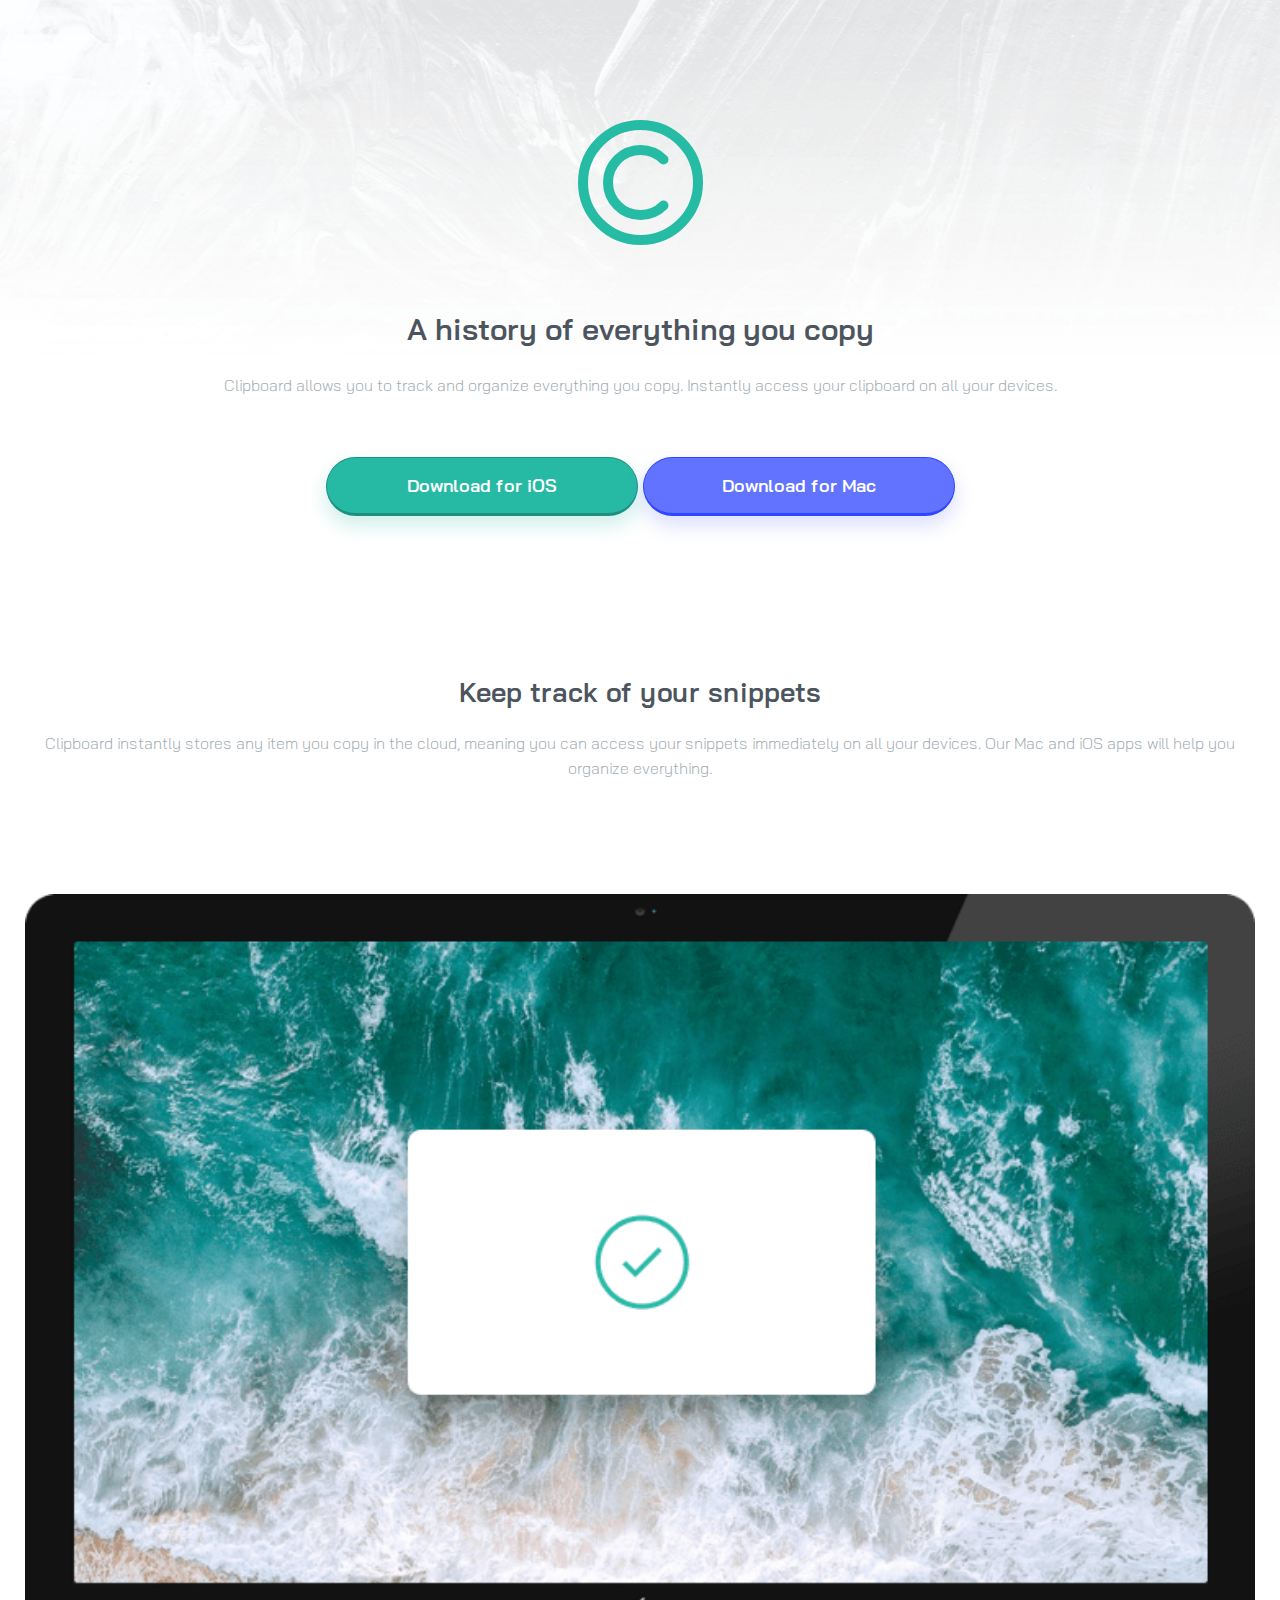
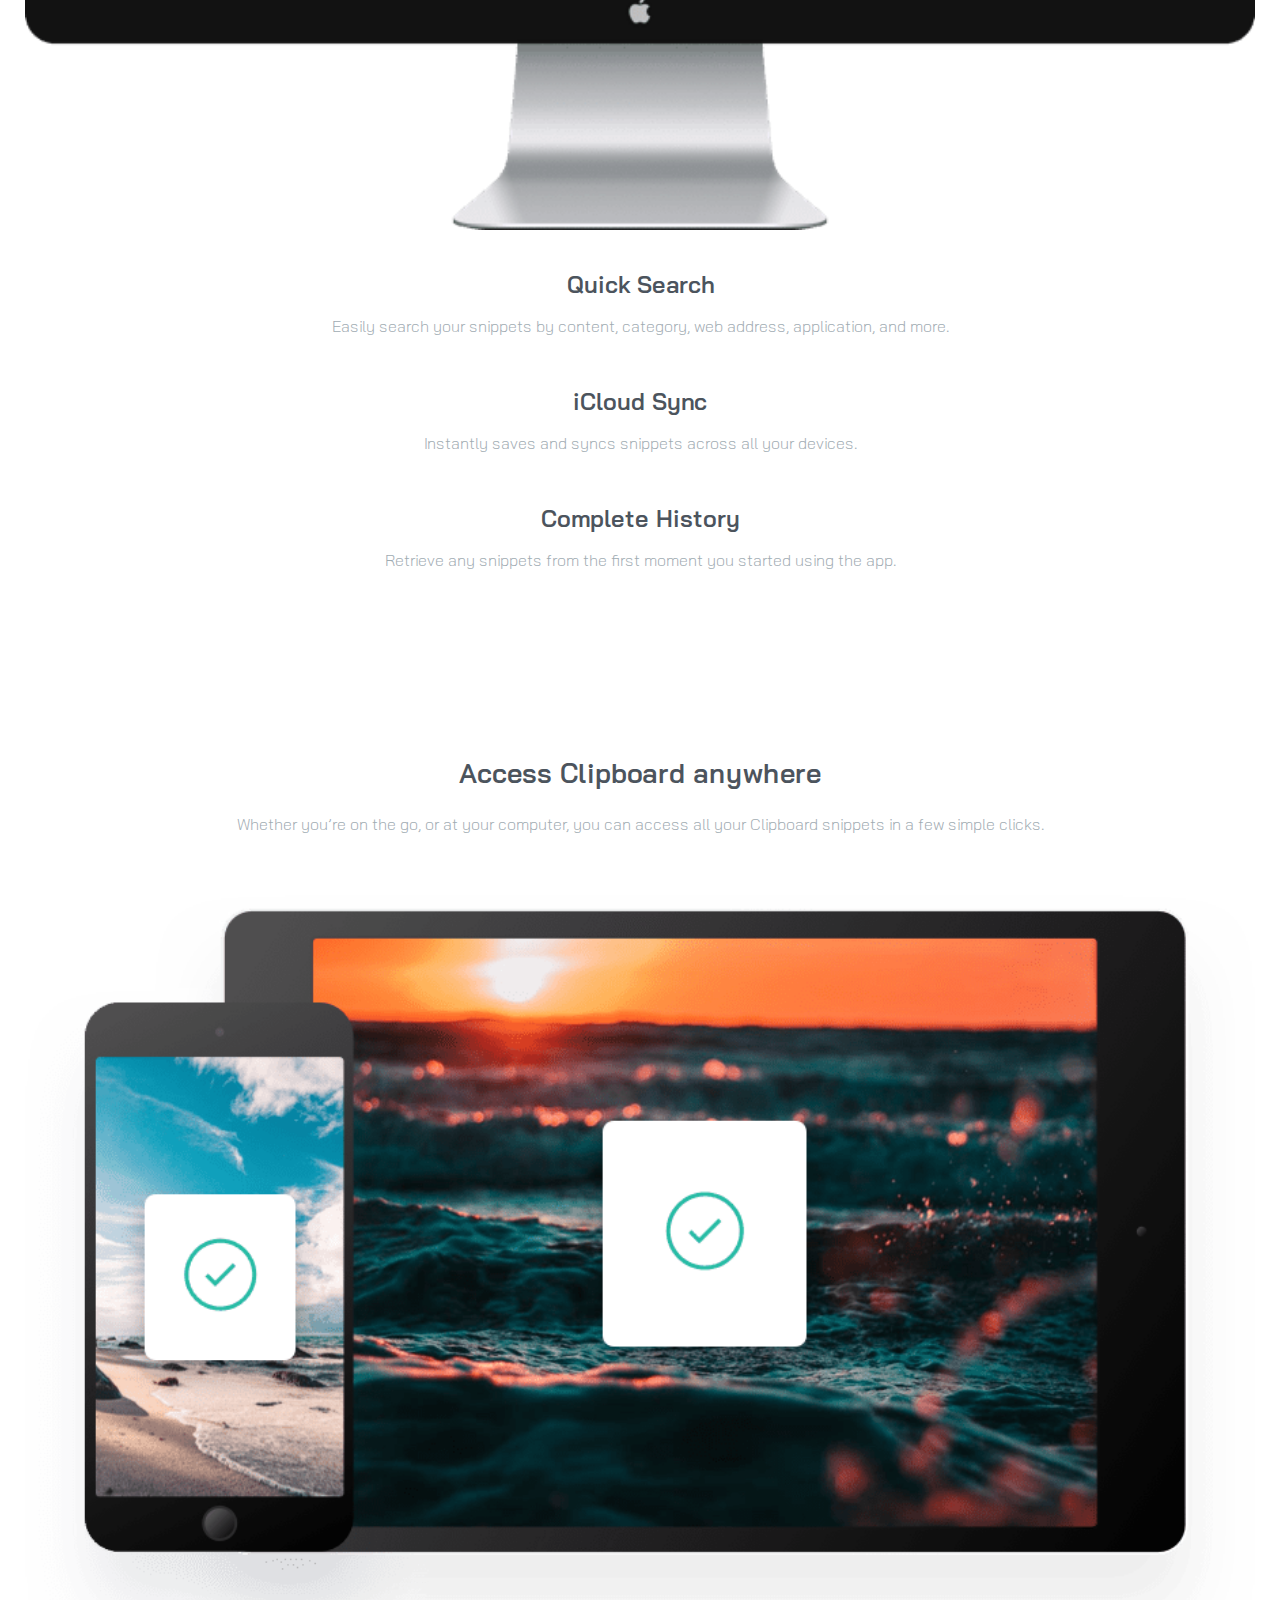
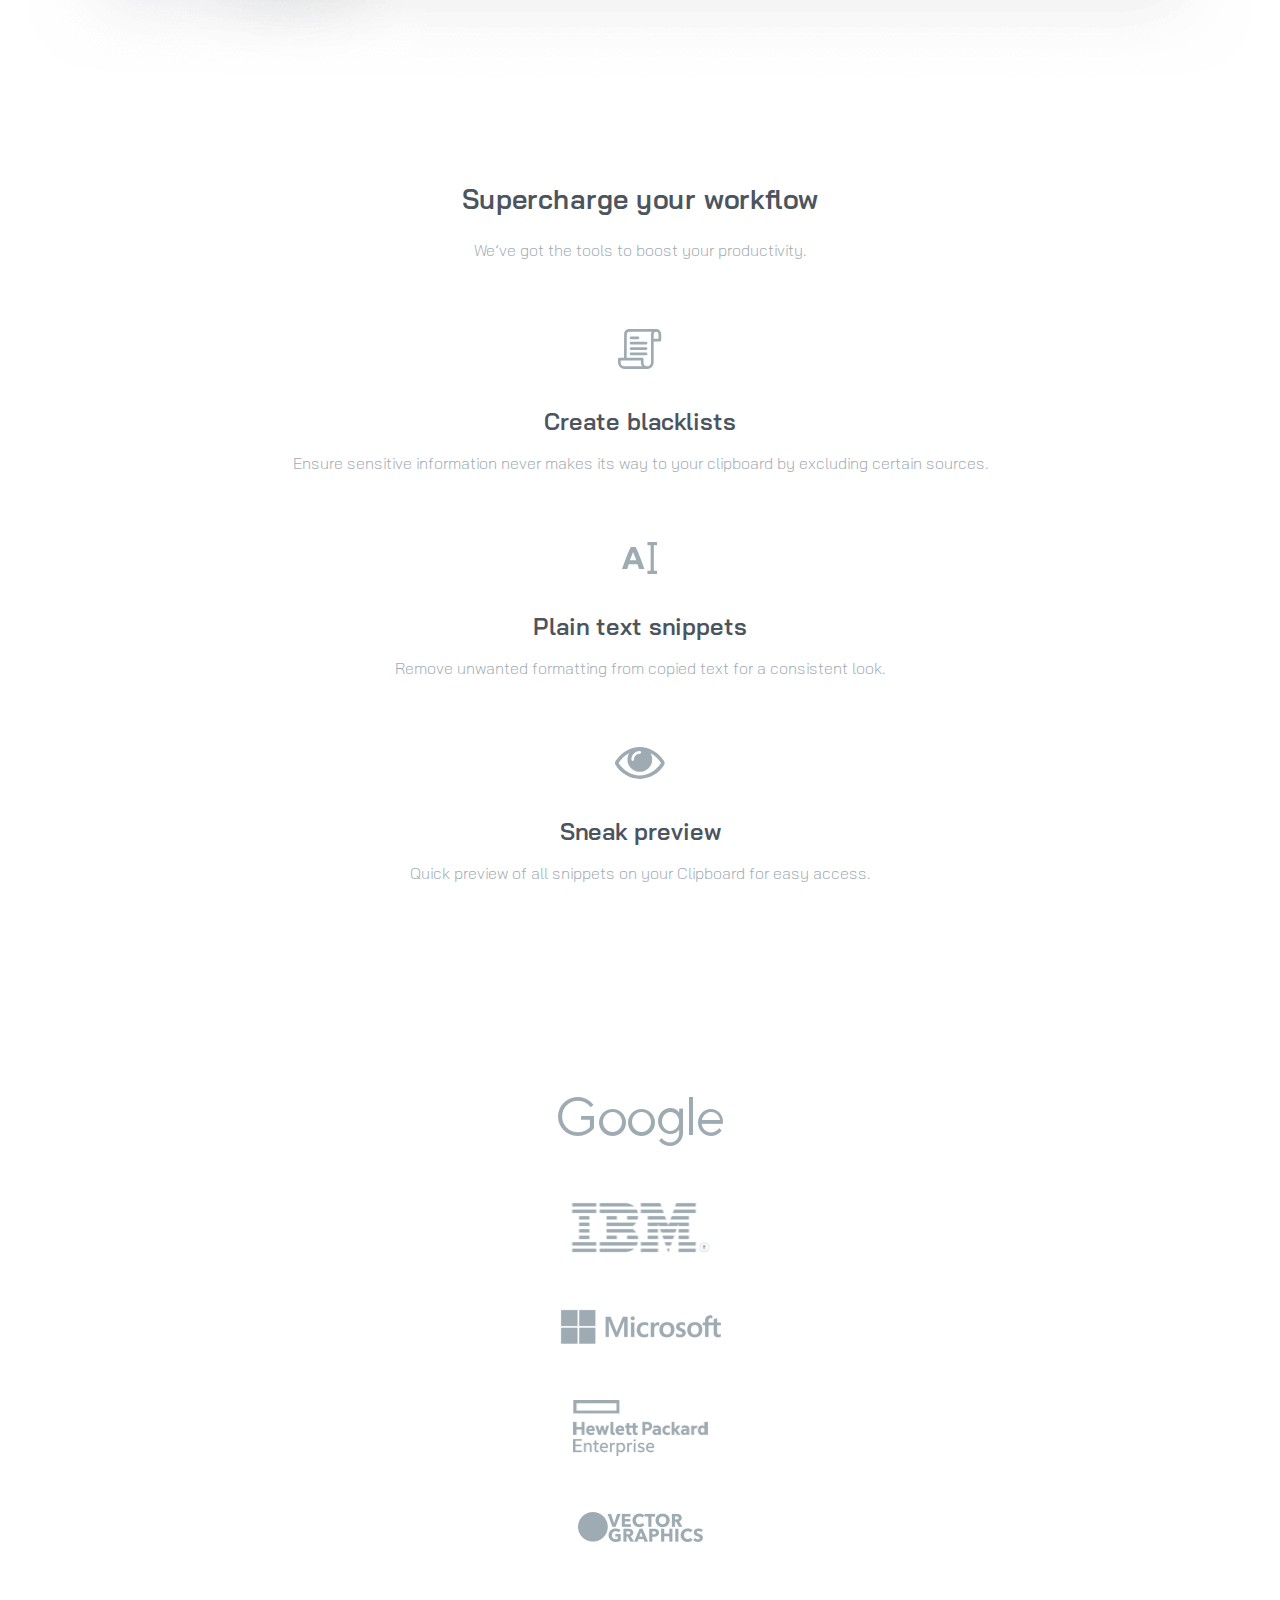
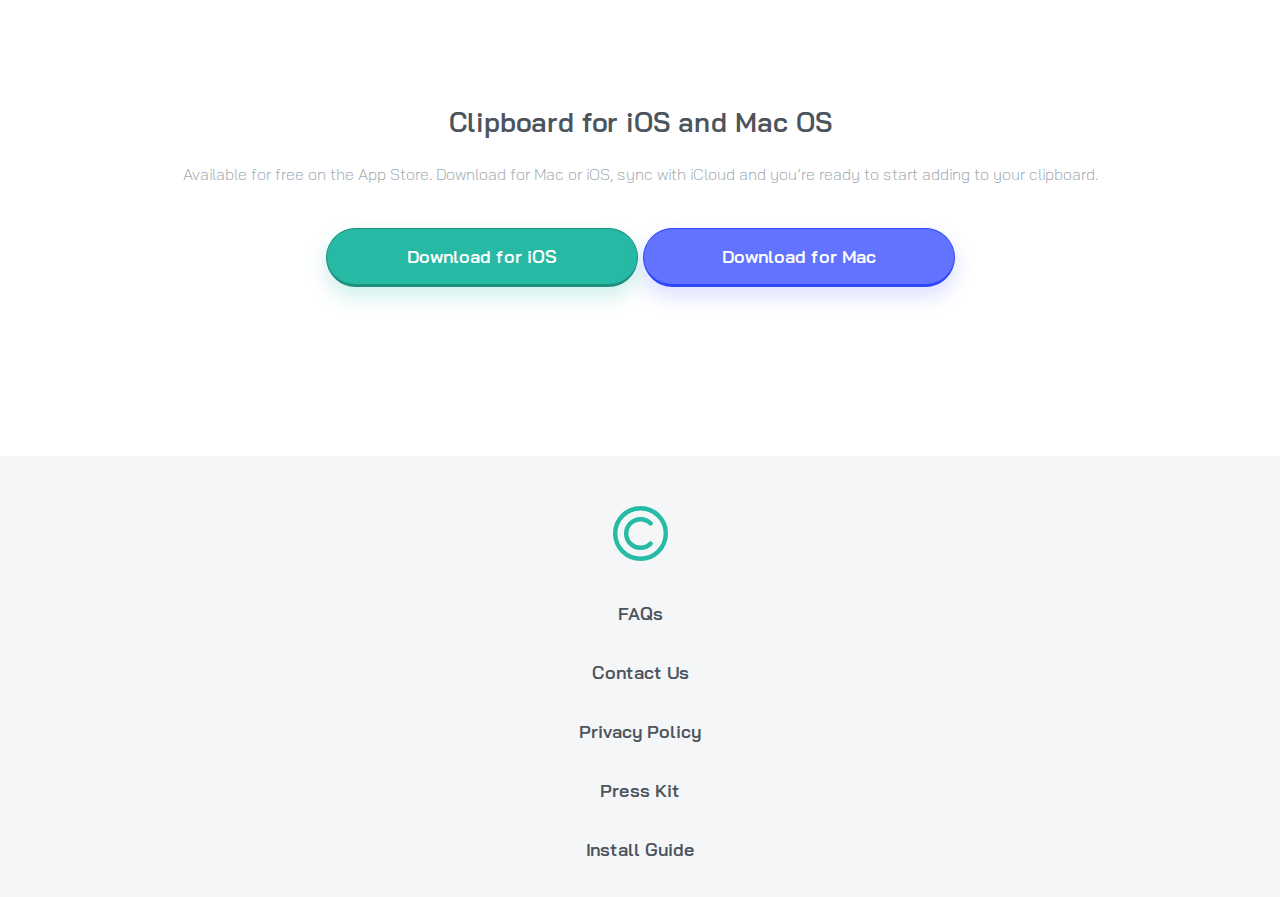
==== index.html @ 5c9e742f "mobile styling" ====
<!DOCTYPE html>
<html lang="en">
  <head>
    <meta charset="UTF-8" />
    <meta
      name="viewport"
      content="width=device-width, initial-scale=1.0" />
    <!-- displays site properly based on user's device -->

    <link
      rel="icon"
      type="image/png"
      sizes="32x32"
      href="./images/favicon-32x32.png" />
    <link
      rel="stylesheet"
      href="styles/styles.css" />

    <title>Frontend Mentor | Clipboard landing page</title>
  </head>
  <body>
    <header>
      <img
        class="logo"
        src="images/logo.svg"
        alt="logo" />
      <h1>A history of everything you copy</h1>

      <p>
        Clipboard allows you to track and organize everything you copy.
        Instantly access your clipboard on all your devices.
      </p>

      <button class="primary">Download for iOS</button>
      <button class="secondary">Download for Mac</button>
    </header>
    <main>
      <section>
        <h2>Keep track of your snippets</h2>

        <p>
          Clipboard instantly stores any item you copy in the cloud, meaning you
          can access your snippets immediately on all your devices. Our Mac and
          iOS apps will help you organize everything.
        </p>
        <img
          class="computer-image"
          src="images/image-computer.png"
          alt="computer image" />
        <h3>Quick Search</h3>

        <p>
          Easily search your snippets by content, category, web address,
          application, and more.
        </p>

        <h3>iCloud Sync</h3>

        <p>Instantly saves and syncs snippets across all your devices.</p>

        <h3>Complete History</h3>

        <p>
          Retrieve any snippets from the first moment you started using the app.
        </p>
      </section>

      <section>
        <h2>Access Clipboard anywhere</h2>

        <p>
          Whether you’re on the go, or at your computer, you can access all your
          Clipboard snippets in a few simple clicks.
        </p>
        <img
          class="devices-image"
          src="images/image-devices.png"
          alt="devices image" />
        <h2>Supercharge your workflow</h2>

        <p>We’ve got the tools to boost your productivity.</p>

        <img
          class="icon"
          src="images/icon-blacklist.svg"
          alt="blacklist icon" />

        <h3>Create blacklists</h3>

        <p>
          Ensure sensitive information never makes its way to your clipboard by
          excluding certain sources.
        </p>
        <img
          class="icon"
          src="images/icon-text.svg"
          alt="text icon" />
        <h3>Plain text snippets</h3>

        <p>
          Remove unwanted formatting from copied text for a consistent look.
        </p>
        <img
          src="images/icon-preview.svg"
          alt="preview icon"
          class="icon" />
        <h3>Sneak preview</h3>

        <p>Quick preview of all snippets on your Clipboard for easy access.</p>
      </section>
      <section class="logos">
        <img
          src="images/logo-google.png"
          alt="google logo"
          class="company" />
        <img
          src="images/logo-ibm.png"
          alt="ibm logo"
          class="company" />
        <img
          src="images/logo-microsoft.png"
          alt="microsoft logo"
          class="company" />
        <img
          src="images/logo-hp.png"
          alt="hp logo"
          class="company" />
        <img
          src="images/logo-vector-graphics.png"
          alt="vector graphics logo"
          class="company" />
      </section>
      <section>
        <h2>Clipboard for iOS and Mac OS</h2>

        <p class="pb">
          Available for free on the App Store. Download for Mac or iOS, sync
          with iCloud and you’re ready to start adding to your clipboard.
        </p>

        <button class="primary">Download for iOS</button>
        <button class="secondary">Download for Mac</button>
      </section>
    </main>
    <footer>
      <img
        src="images/logo.svg"
        alt="logo small" />
      <a href="#">FAQs</a>
      <a href="#">Contact Us</a>
      <a href="#">Privacy Policy</a>
      <a href="#">Press Kit</a>
      <a href="#">Install Guide</a>
    </footer>
  </body>
</html>
---- styles/styles.css ----
@import url("https://fonts.googleapis.com/css2?family=Bai+Jamjuree:wght@300;400;600&display=swap");
* {
  box-sizing: border-box;
}

body {
  font-family: "Bai Jamjuree", sans-serif;
  color: hsl(201, 11%, 66%);
  font-size: 18px;
  font-weight: 300;
  background-image: url("/images/bg-header-mobile.png");
  background-position: top;
  background-repeat: no-repeat;
  display: flex;
  flex-direction: column;
  align-items: center;
  text-align: center;
  padding: 0;
  margin: 0;
}
@media only screen and (min-width: 376px) {
  body {
    background-image: url("/images/bg-header-desktop.png");
  }
}

p {
  line-height: 25px;
  margin: 0;
  padding: 0;
  font-size: 16px;
  padding-inline: 10px;
}

header {
  text-align: center;
  padding-inline: 25px;
  margin-bottom: 75px;
}
header img {
  margin: 120px auto 60px auto;
}
header h1 {
  font-size: 30px;
  font-weight: 600;
  color: hsl(210, 10%, 33%);
  margin: 0;
}
header p {
  margin-block: 25px 50px;
}

section {
  margin-block: 75px 60px;
  display: block;
}
section p {
  margin-bottom: 48px;
}
section h2 {
  color: hsl(210, 10%, 33%);
  font-weight: 600;
  font-size: 1.5em;
  margin-top: 0;
}
section h3 {
  color: hsl(210, 10%, 33%);
  font-weight: 600;
  font-size: 1.3em;
  margin-block: 15px;
}
section .computer-image {
  width: 100%;
  margin-block: 65px 20px;
}
section .devices-image {
  width: 100%;
  margin-block: 10px 100px;
}
section .company {
  display: block;
  margin-block: 28px;
}
section .icon {
  margin-block: 18px;
}
section .pb {
  margin-bottom: 2em;
}
section.logos {
  display: flex;
  flex-direction: column;
  align-items: center;
}

main {
  padding-inline: 25px;
  display: flex;
  flex-direction: column;
}

footer {
  margin-top: 100px;
  background-color: rgba(159, 171, 178, 0.1);
  width: 100%;
}
footer a {
  color: hsl(210, 10%, 33%);
  text-decoration: none;
  display: block;
  margin-block: 36px;
  font-weight: 600;
}
footer img {
  margin-top: 50px;
  width: 55px;
}

button {
  all: unset;
  width: 310px;
  height: 55px;
  color: white;
  font-weight: 600;
  font-size: 18px;
  border-radius: 2em;
  margin: 0.5em auto;
}
button.primary {
  transition: background-color 250ms linear;
  background-color: hsl(171, 66%, 44%);
  border: 1px solid #1d907f;
  border-bottom: 3px solid #1d907f;
  box-shadow: 0em 0.5em 1em 0.1em rgba(38, 186, 164, 0.2);
}
button.primary:hover {
  background-color: #2acbb3;
  cursor: pointer;
}
button.secondary {
  transition: background-color 250ms linear;
  background-color: hsl(233, 100%, 69%);
  border: 1px solid #2e46ff;
  border-bottom: 3px solid #2e46ff;
  box-shadow: 0em 0.5em 1em 0.1em rgba(97, 115, 255, 0.2);
}
button.secondary:hover {
  background-color: #7585ff;
  cursor: pointer;
}/*# sourceMappingURL=styles.css.map */
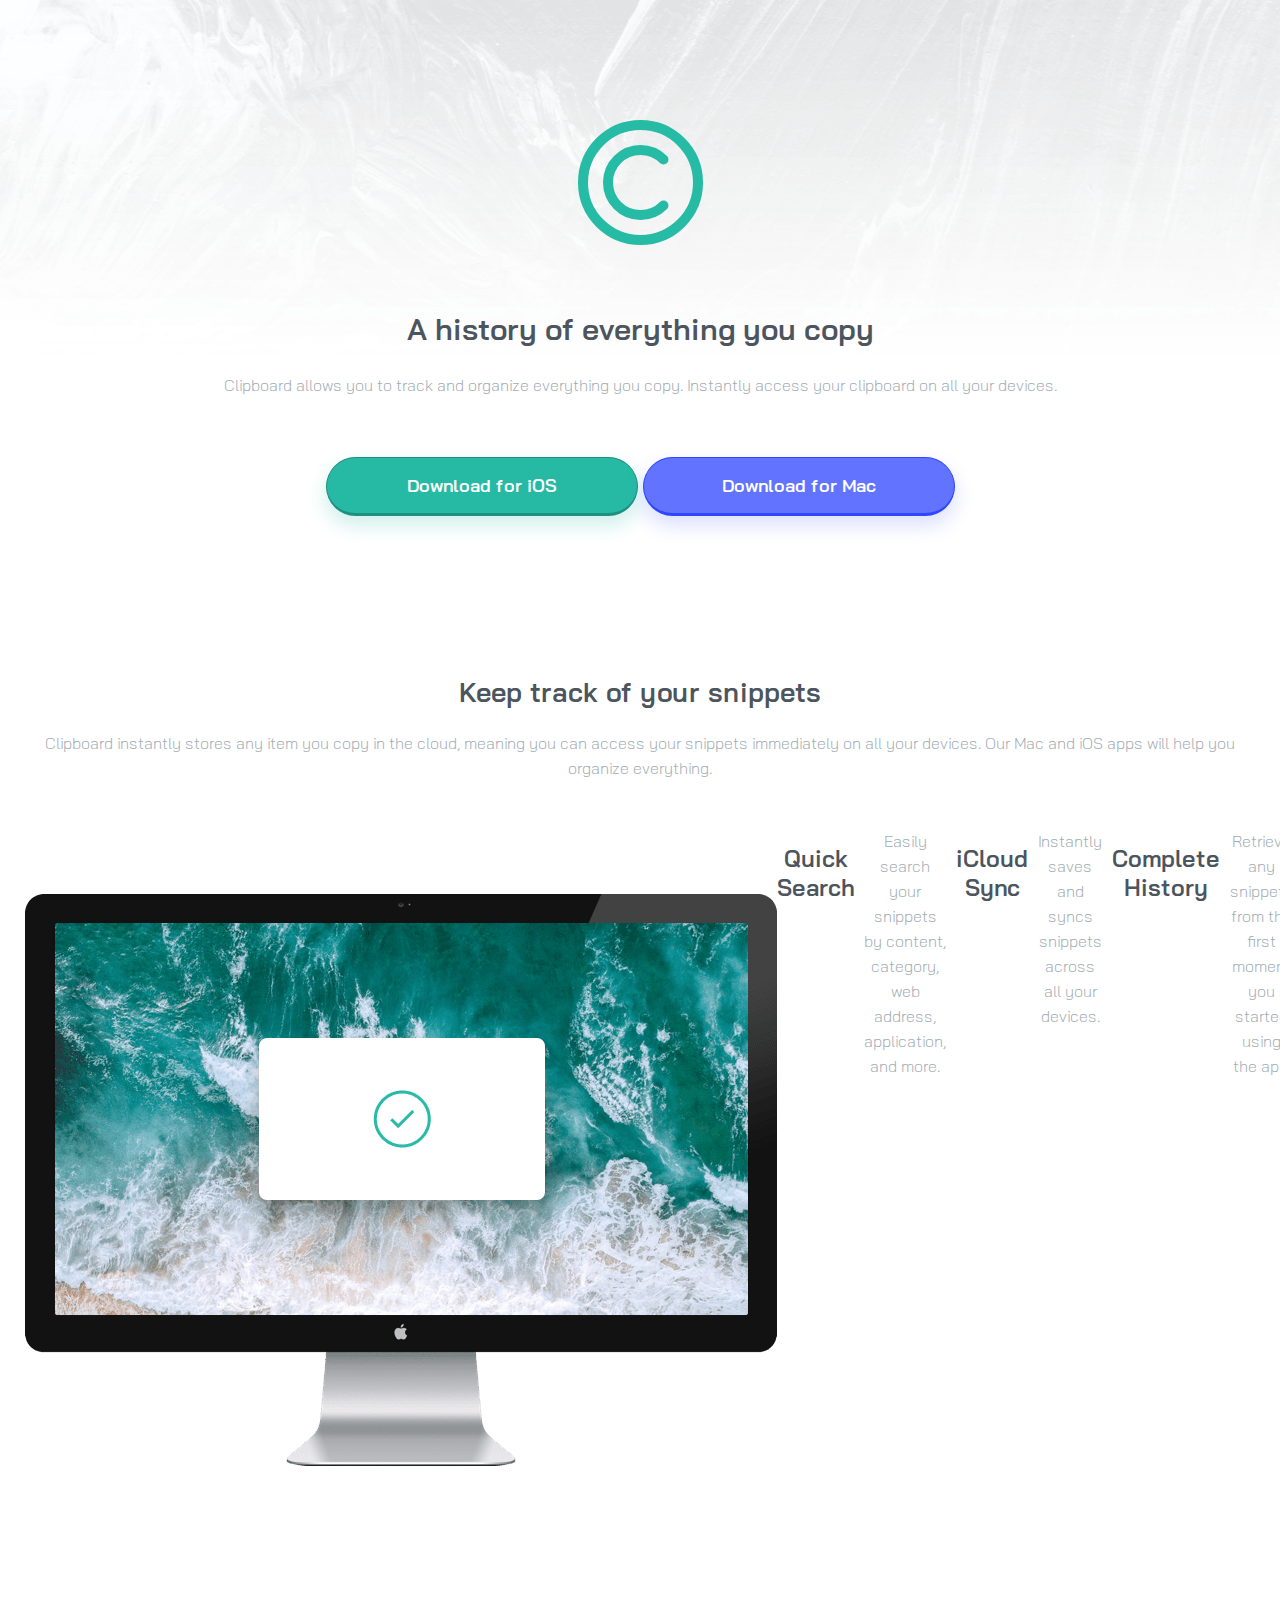
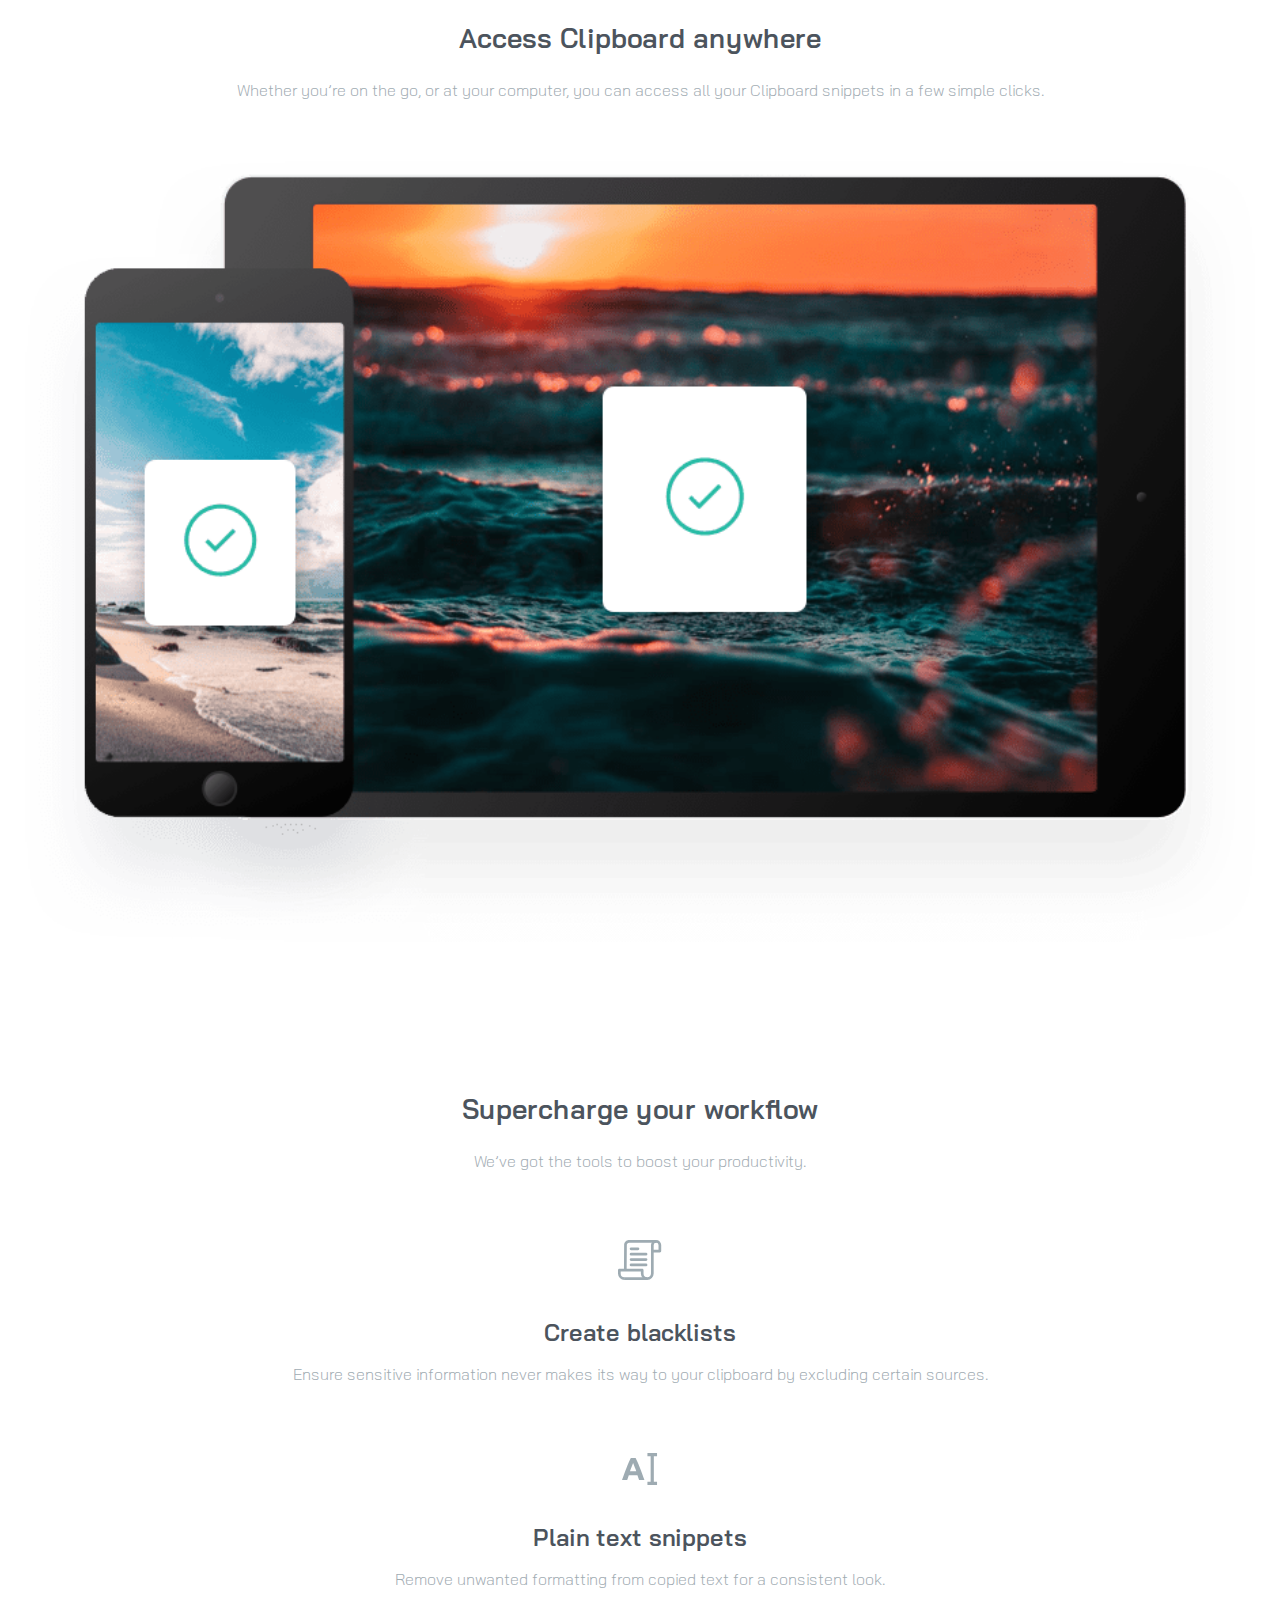
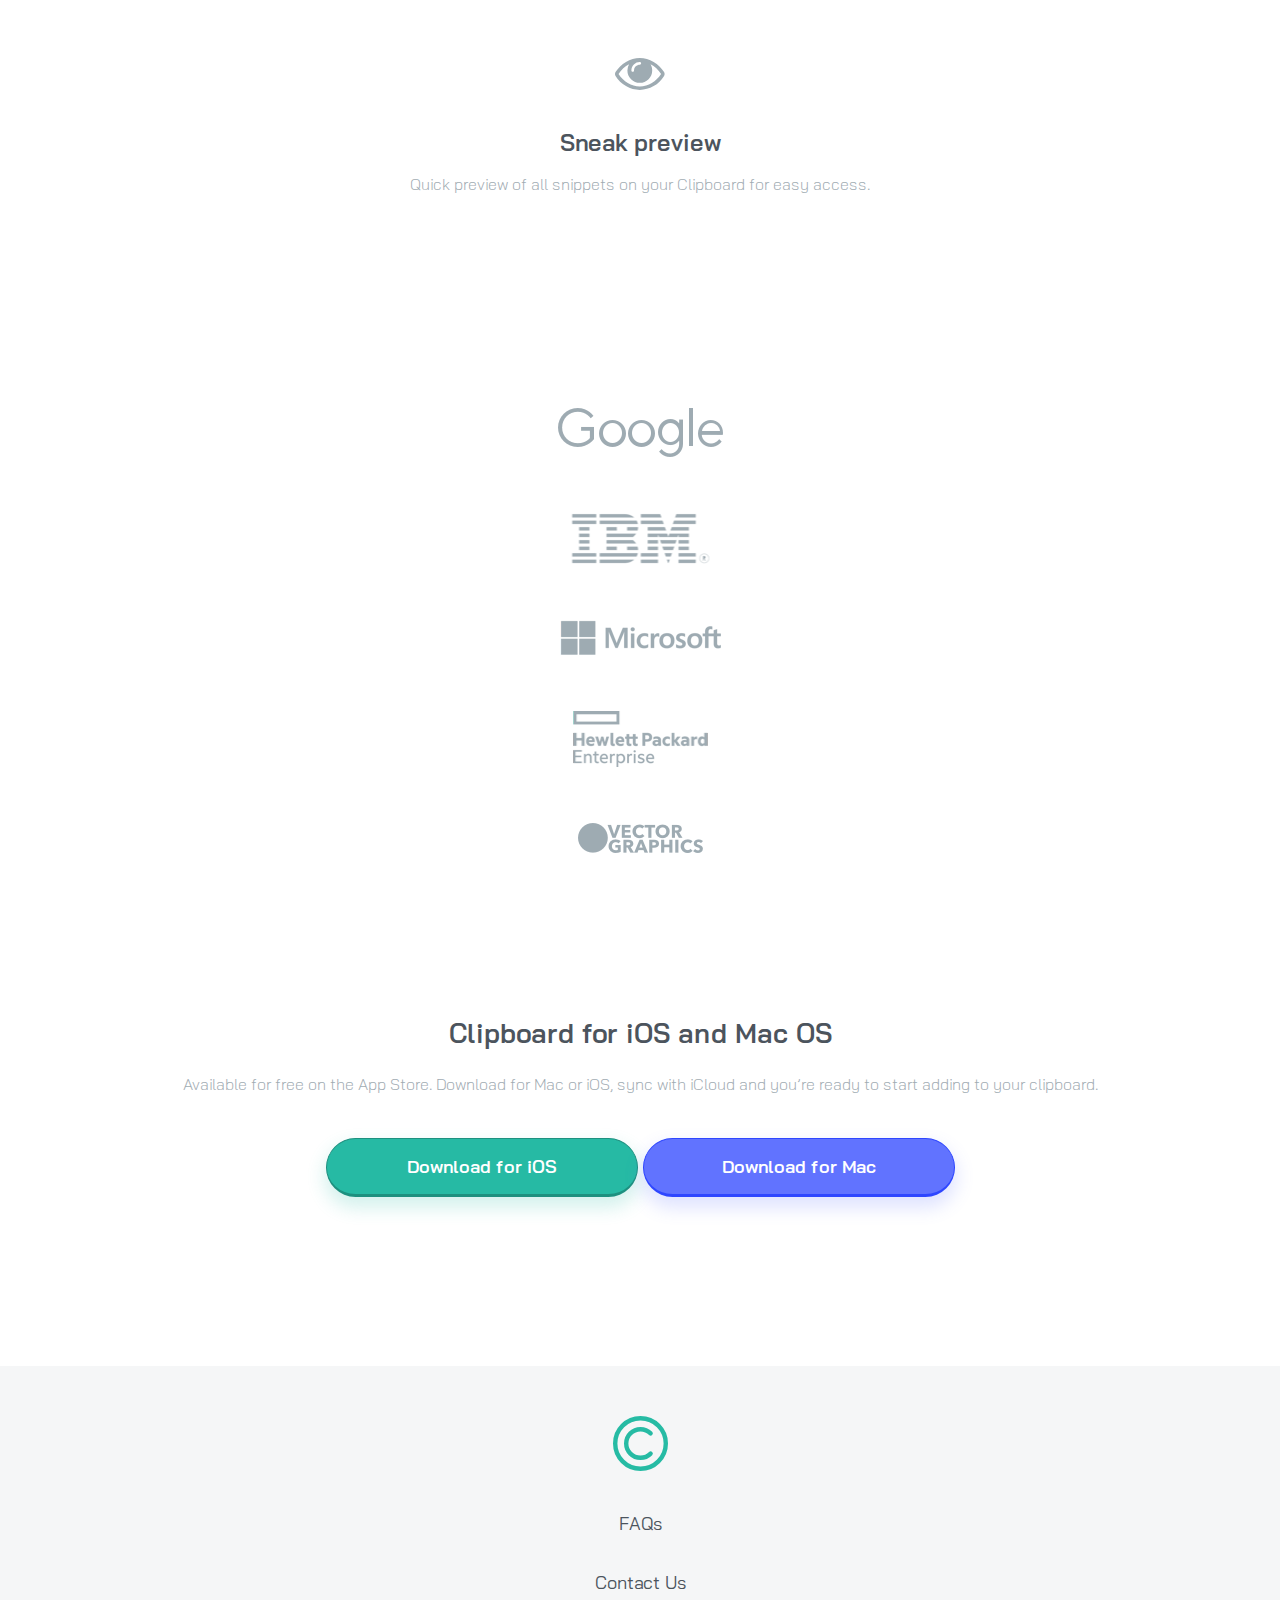
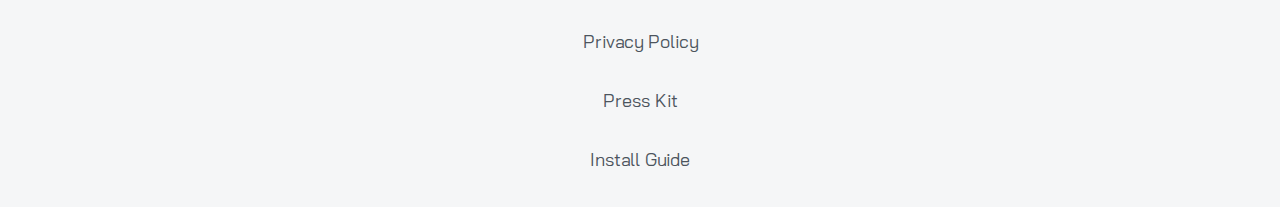
==== commit 0642797c: "mobile styles tweaks" ====
--- a/index.html
+++ b/index.html
@@ -43,26 +43,29 @@
           can access your snippets immediately on all your devices. Our Mac and
           iOS apps will help you organize everything.
         </p>
-        <img
-          class="computer-image"
-          src="images/image-computer.png"
-          alt="computer image" />
-        <h3>Quick Search</h3>
+        <div class="bullets">
+          <img
+            class="computer-image"
+            src="images/image-computer.png"
+            alt="computer image" />
+          <h3>Quick Search</h3>
 
-        <p>
-          Easily search your snippets by content, category, web address,
-          application, and more.
-        </p>
+          <p>
+            Easily search your snippets by content, category, web address,
+            application, and more.
+          </p>
 
-        <h3>iCloud Sync</h3>
+          <h3>iCloud Sync</h3>
 
-        <p>Instantly saves and syncs snippets across all your devices.</p>
+          <p>Instantly saves and syncs snippets across all your devices.</p>
 
-        <h3>Complete History</h3>
+          <h3>Complete History</h3>
 
-        <p>
-          Retrieve any snippets from the first moment you started using the app.
-        </p>
+          <p>
+            Retrieve any snippets from the first moment you started using the
+            app.
+          </p>
+        </div>
       </section>
 
       <section>
@@ -76,6 +79,8 @@
           class="devices-image"
           src="images/image-devices.png"
           alt="devices image" />
+      </section>
+      <section>
         <h2>Supercharge your workflow</h2>
 
         <p>We’ve got the tools to boost your productivity.</p>
--- a/styles/styles.css
+++ b/styles/styles.css
@@ -11,9 +11,6 @@
   background-image: url("/images/bg-header-mobile.png");
   background-position: top;
   background-repeat: no-repeat;
-  display: flex;
-  flex-direction: column;
-  align-items: center;
   text-align: center;
   padding: 0;
   margin: 0;
@@ -54,6 +51,13 @@
   margin-block: 75px 60px;
   display: block;
 }
+section .bullets {
+  display: flex;
+}
+section .bullets img {
+  flex-basis: 720px;
+  flex: 1;
+}
 section p {
   margin-bottom: 48px;
 }
@@ -75,7 +79,7 @@
 }
 section .devices-image {
   width: 100%;
-  margin-block: 10px 100px;
+  margin-block: 10px;
 }
 section .company {
   display: block;
@@ -101,6 +105,7 @@
 
 footer {
   margin-top: 100px;
+  padding-bottom: 36px;
   background-color: rgba(159, 171, 178, 0.1);
   width: 100%;
 }
@@ -109,7 +114,10 @@
   text-decoration: none;
   display: block;
   margin-block: 36px;
-  font-weight: 600;
+  font-weight: 400;
+}
+footer a:last-child {
+  margin-bottom: 0px;
 }
 footer img {
   margin-top: 50px;
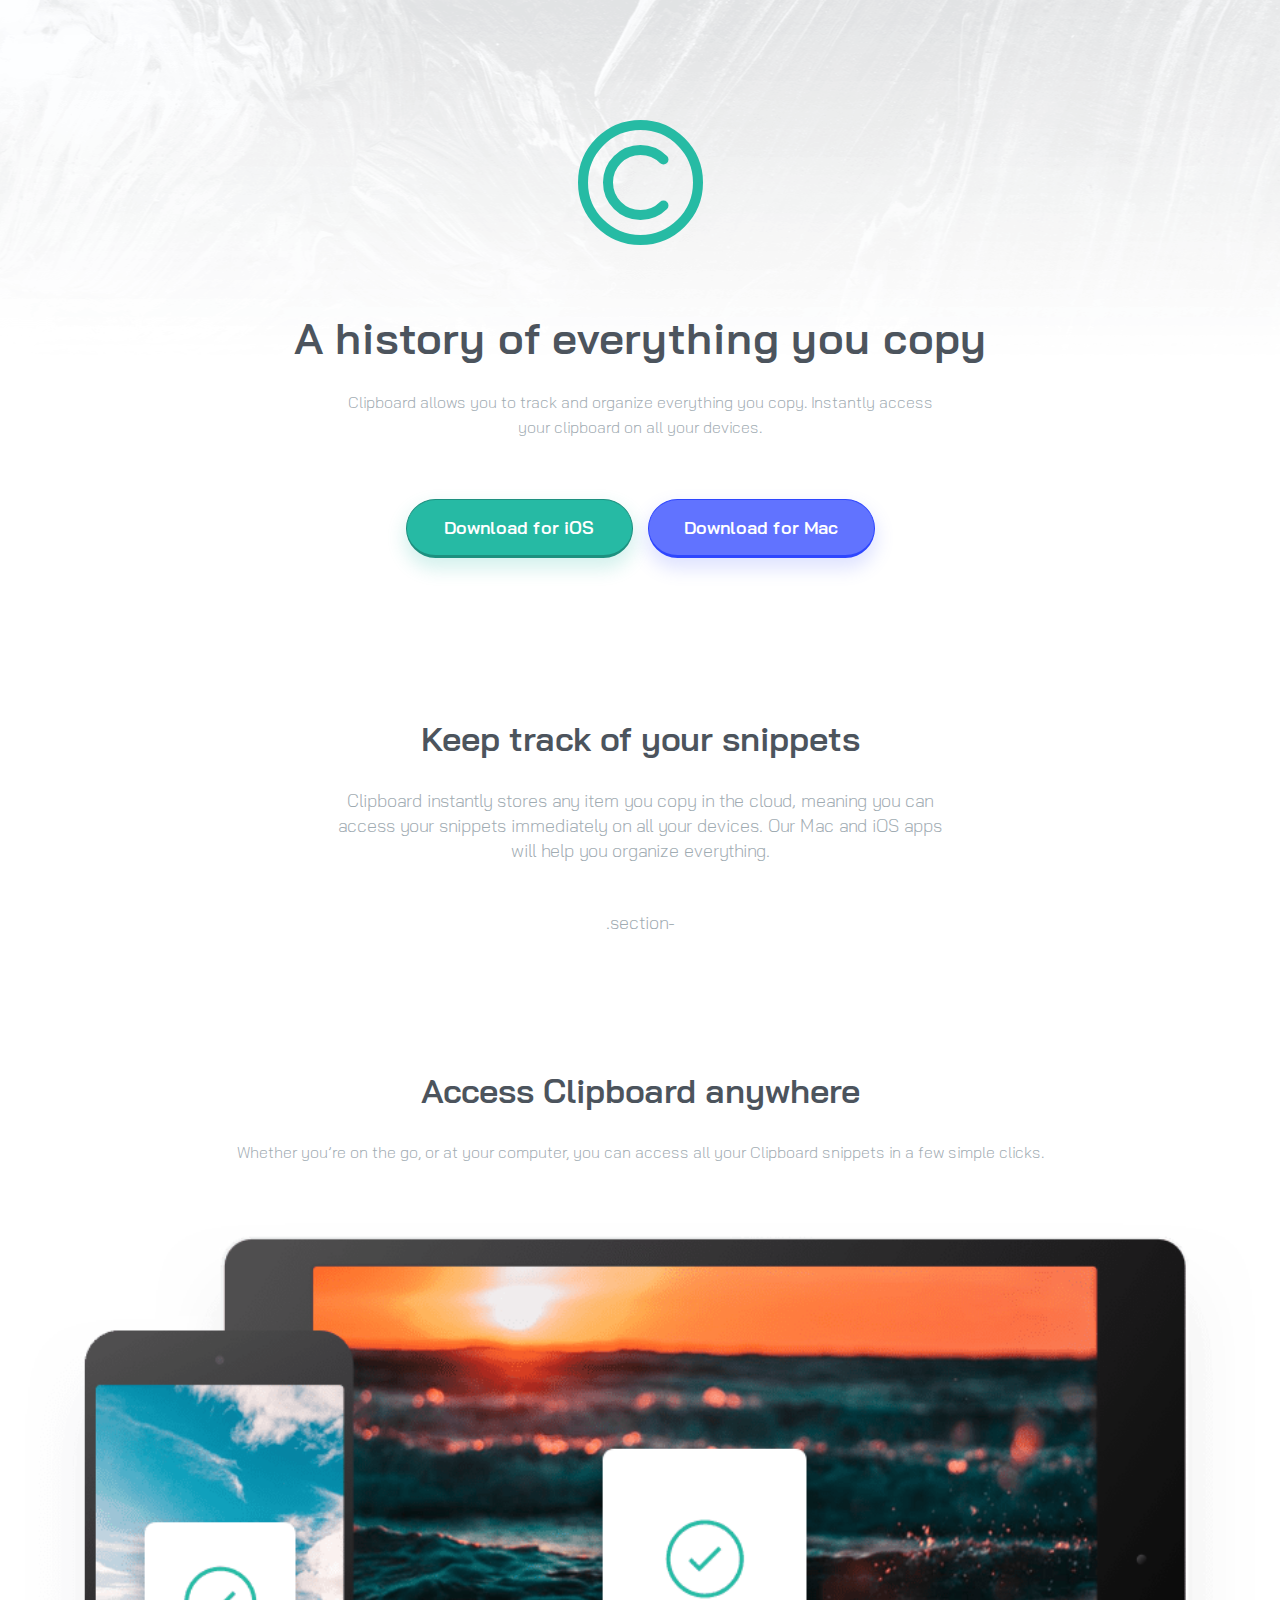
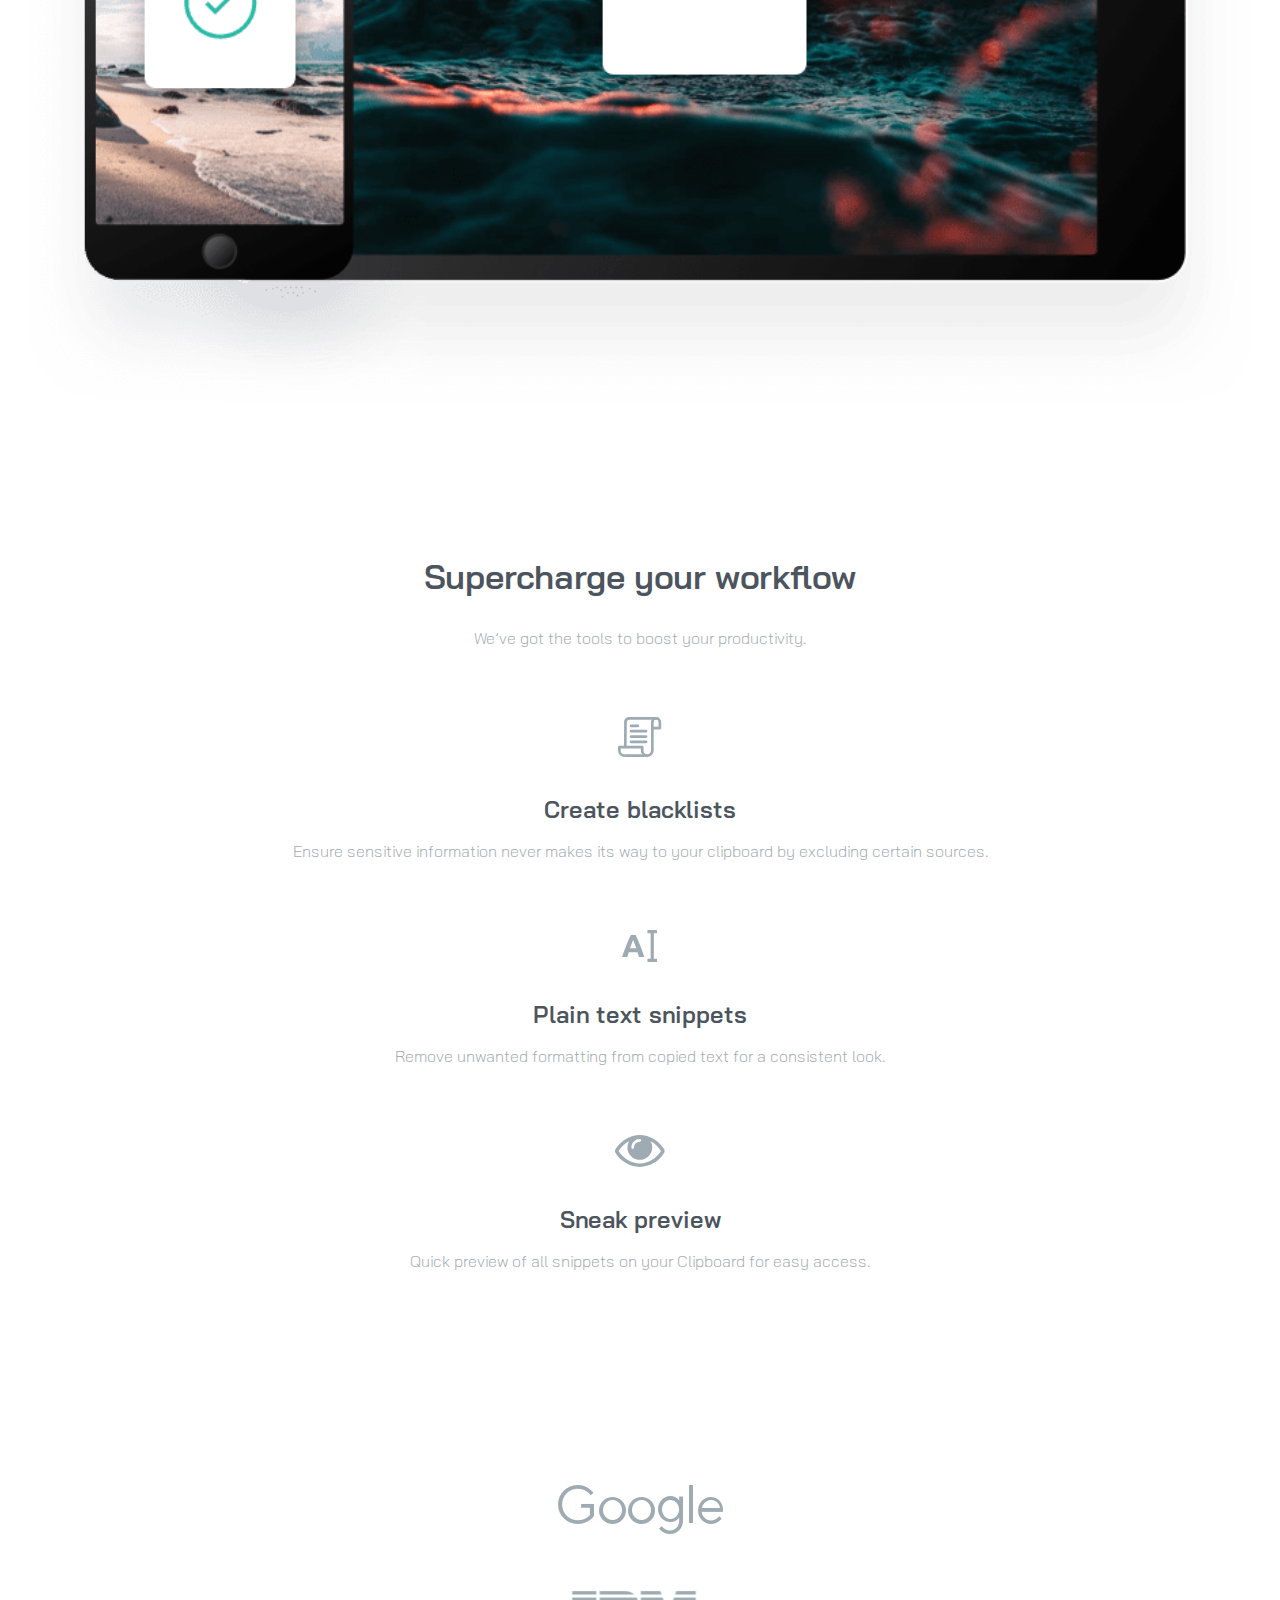
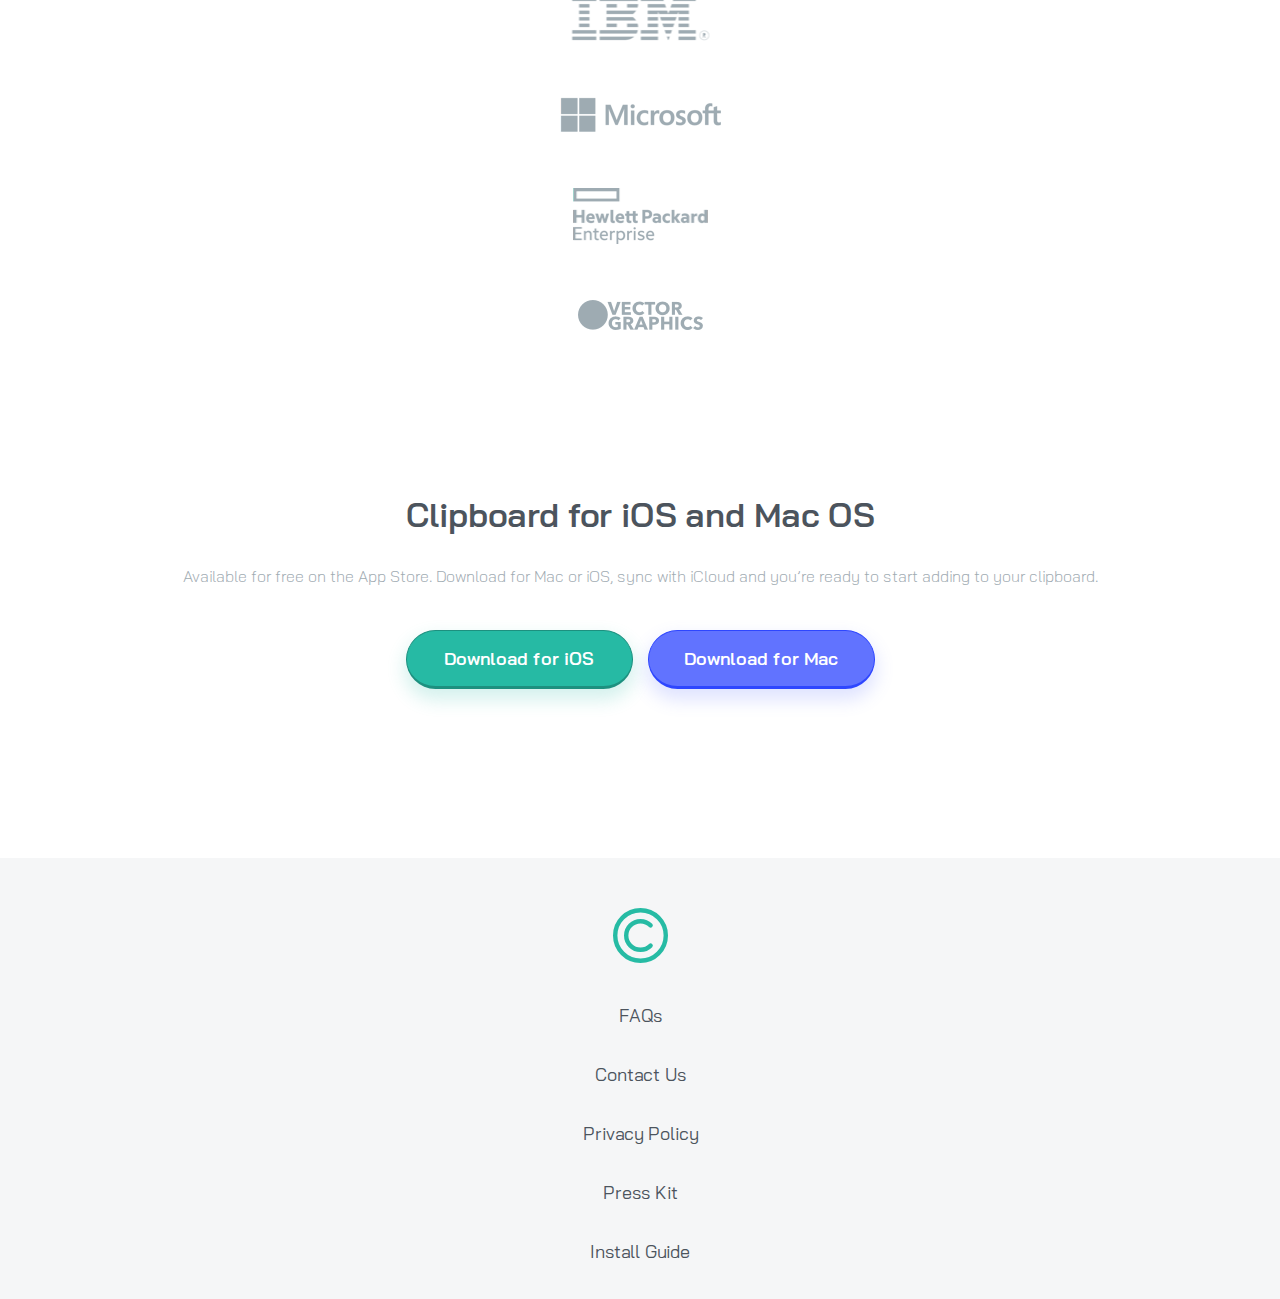
==== commit e21bd8b9: "starting desktop version" ====
--- a/index.html
+++ b/index.html
@@ -36,36 +36,16 @@
     </header>
     <main>
       <section>
-        <h2>Keep track of your snippets</h2>
-
-        <p>
-          Clipboard instantly stores any item you copy in the cloud, meaning you
-          can access your snippets immediately on all your devices. Our Mac and
-          iOS apps will help you organize everything.
-        </p>
-        <div class="bullets">
-          <img
-            class="computer-image"
-            src="images/image-computer.png"
-            alt="computer image" />
-          <h3>Quick Search</h3>
+        <div class="stinger">
+          <h2>Keep track of your snippets</h2>
 
           <p>
-            Easily search your snippets by content, category, web address,
-            application, and more.
-          </p>
-
-          <h3>iCloud Sync</h3>
-
-          <p>Instantly saves and syncs snippets across all your devices.</p>
-
-          <h3>Complete History</h3>
-
-          <p>
-            Retrieve any snippets from the first moment you started using the
-            app.
+            Clipboard instantly stores any item you copy in the cloud, meaning
+            you can access your snippets immediately on all your devices. Our
+            Mac and iOS apps will help you organize everything.
           </p>
         </div>
+        .section-
       </section>
 
       <section>
--- a/styles/styles.css
+++ b/styles/styles.css
@@ -15,7 +15,7 @@
   padding: 0;
   margin: 0;
 }
-@media only screen and (min-width: 376px) {
+@media only screen and (min-width: 380px) {
   body {
     background-image: url("/images/bg-header-desktop.png");
   }
@@ -43,20 +43,25 @@
   color: hsl(210, 10%, 33%);
   margin: 0;
 }
+@media only screen and (min-width: 380px) {
+  header h1 {
+    font-size: 44px;
+  }
+}
 header p {
   margin-block: 25px 50px;
+}
+@media only screen and (min-width: 380px) {
+  header p {
+    margin-inline: 25%;
+    padding-inline: 0;
+  }
 }
 
 section {
   margin-block: 75px 60px;
   display: block;
-}
-section .bullets {
-  display: flex;
-}
-section .bullets img {
-  flex-basis: 720px;
-  flex: 1;
+  padding-inline: 25px;
 }
 section p {
   margin-bottom: 48px;
@@ -72,6 +77,18 @@
   font-weight: 600;
   font-size: 1.3em;
   margin-block: 15px;
+}
+@media only screen and (min-width: 380px) {
+  section h2 {
+    font-size: 34px;
+  }
+  section .stinger {
+    padding-inline: 25%;
+  }
+  section .stinger p {
+    font-size: 18px;
+    padding: 0;
+  }
 }
 section .computer-image {
   width: 100%;
@@ -98,7 +115,6 @@
 }
 
 main {
-  padding-inline: 25px;
   display: flex;
   flex-direction: column;
 }
@@ -134,6 +150,12 @@
   border-radius: 2em;
   margin: 0.5em auto;
 }
+@media only screen and (min-width: 380px) {
+  button {
+    width: 225px;
+    margin-inline: 5px;
+  }
+}
 button.primary {
   transition: background-color 250ms linear;
   background-color: hsl(171, 66%, 44%);
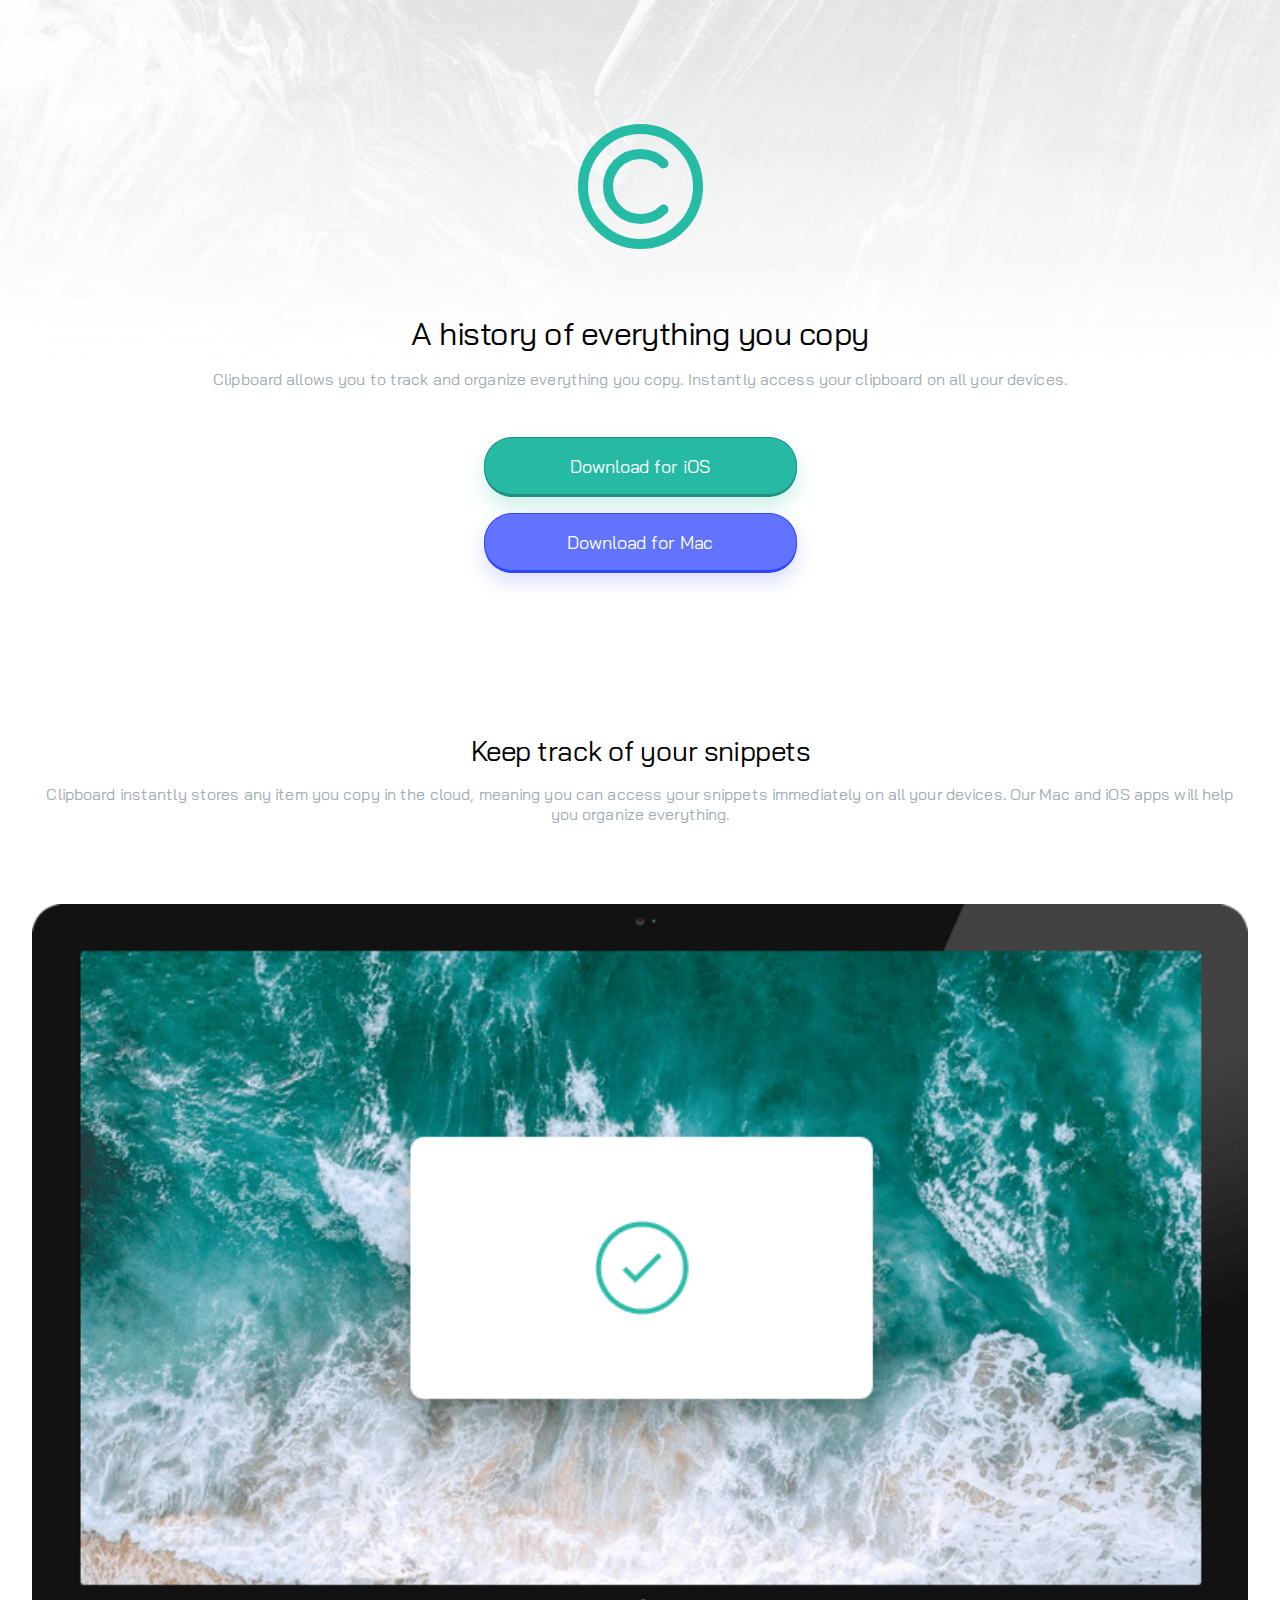
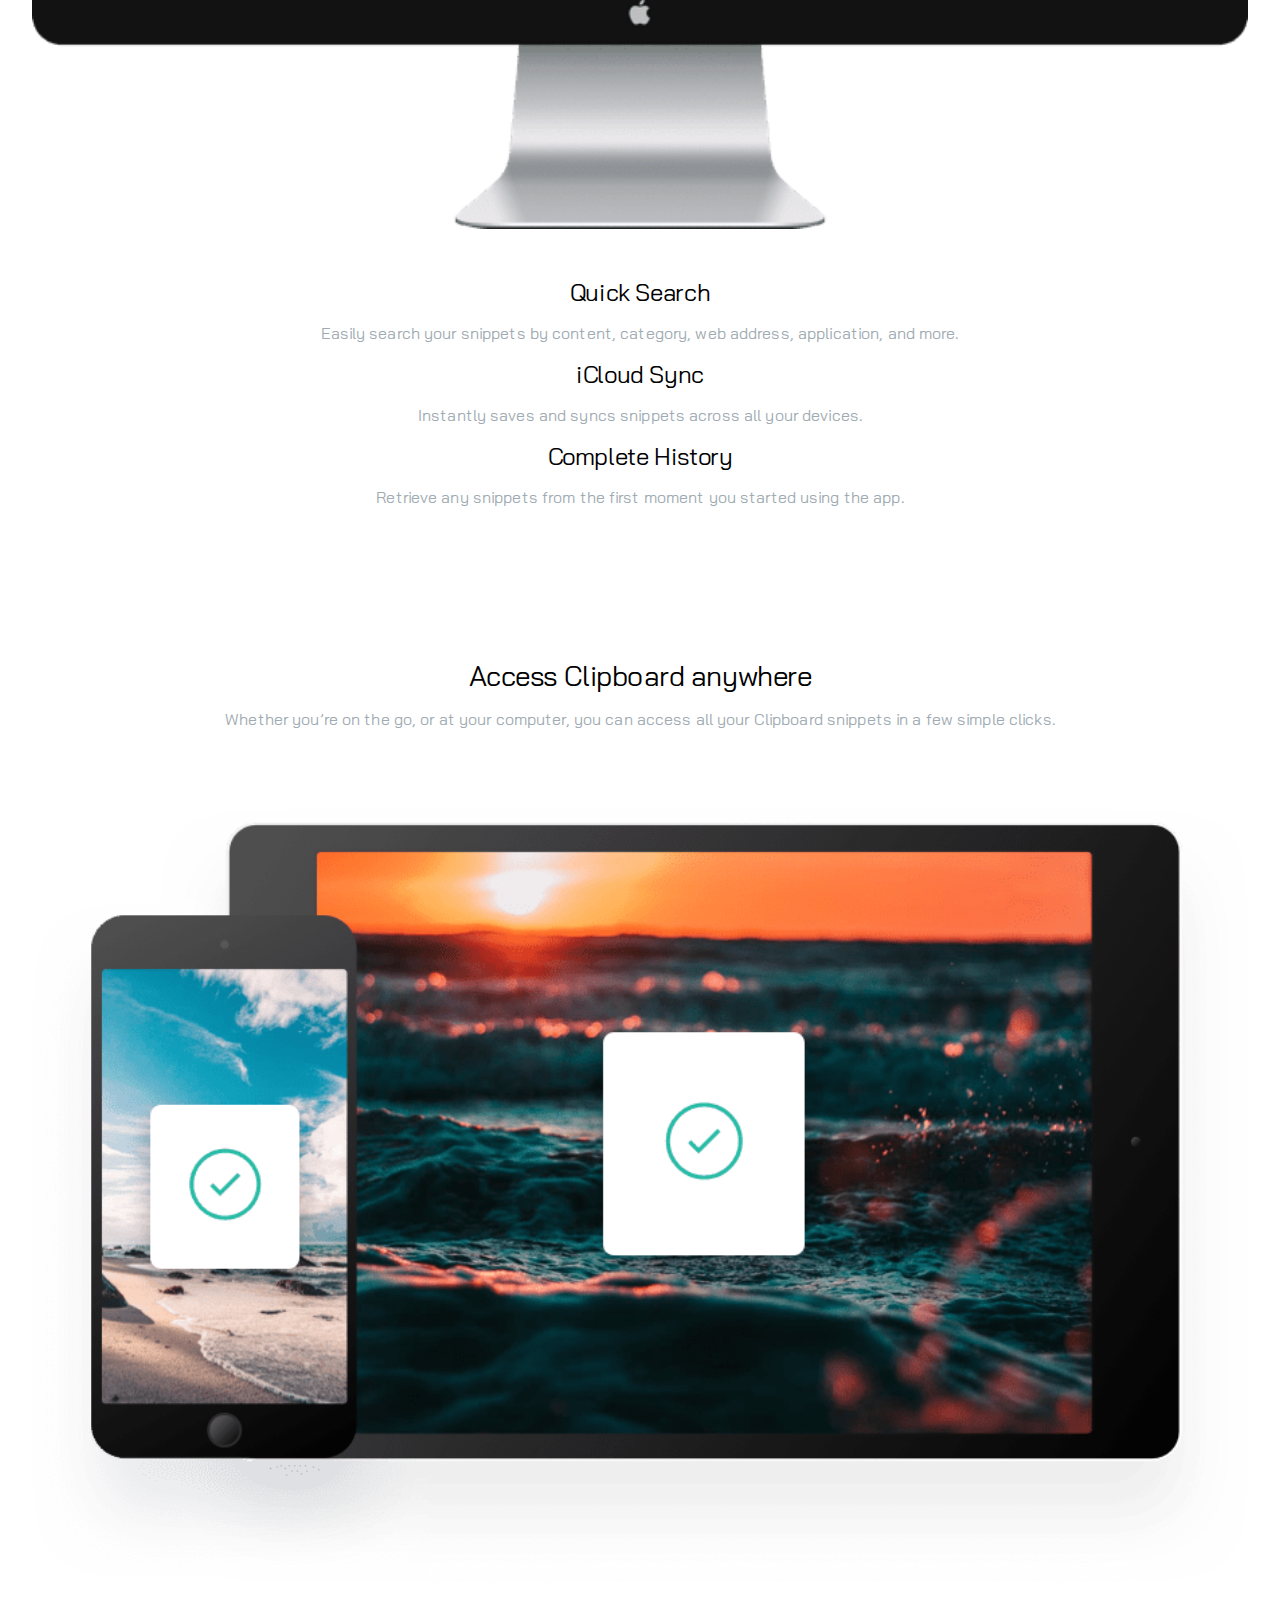
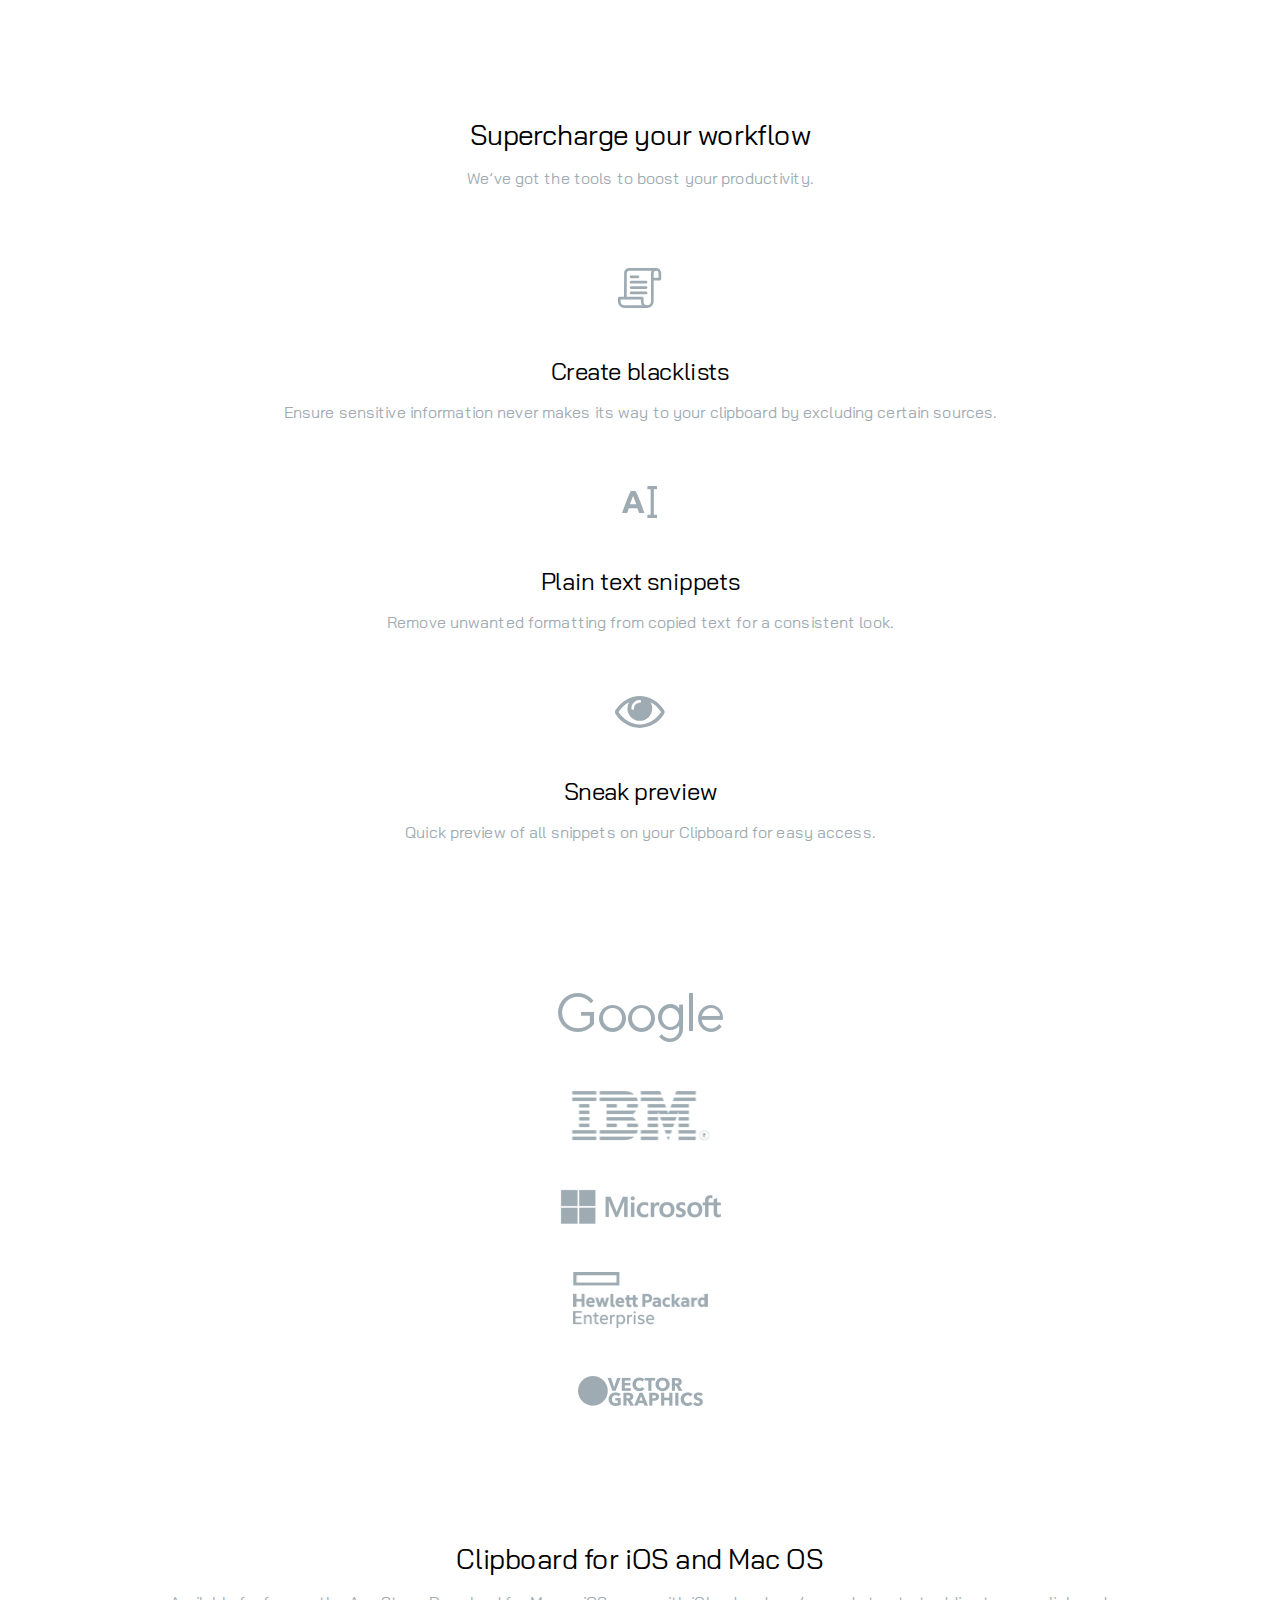
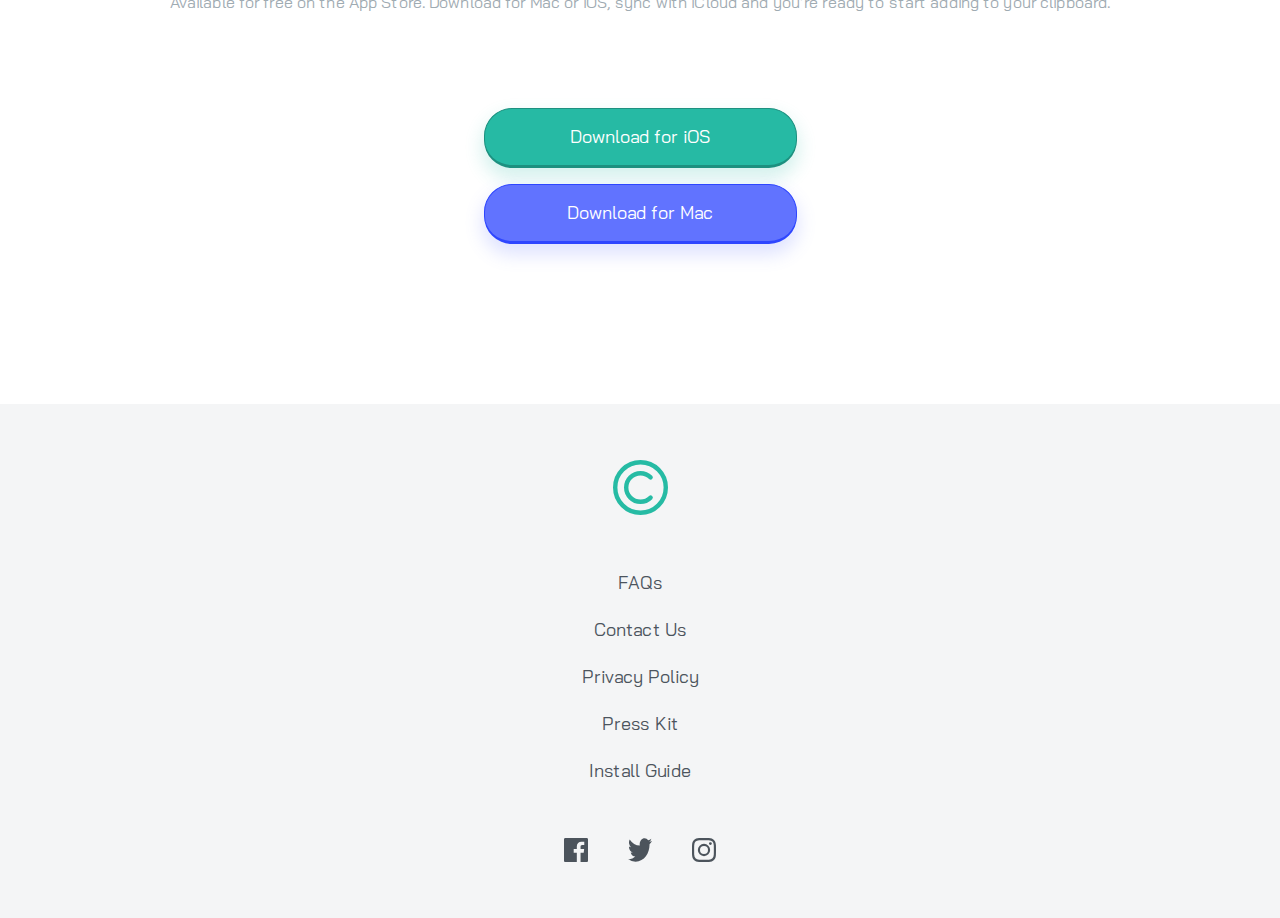
==== commit 0f18931c: "changed over to flex based code" ====
--- a/index.html
+++ b/index.html
@@ -31,111 +31,186 @@
         Instantly access your clipboard on all your devices.
       </p>
 
-      <button class="primary">Download for iOS</button>
-      <button class="secondary">Download for Mac</button>
-    </header>
-    <main>
-      <section>
-        <div class="stinger">
-          <h2>Keep track of your snippets</h2>
-
-          <p>
-            Clipboard instantly stores any item you copy in the cloud, meaning
-            you can access your snippets immediately on all your devices. Our
-            Mac and iOS apps will help you organize everything.
-          </p>
-        </div>
-        .section-
-      </section>
-
-      <section>
-        <h2>Access Clipboard anywhere</h2>
-
-        <p>
-          Whether you’re on the go, or at your computer, you can access all your
-          Clipboard snippets in a few simple clicks.
-        </p>
-        <img
-          class="devices-image"
-          src="images/image-devices.png"
-          alt="devices image" />
-      </section>
-      <section>
-        <h2>Supercharge your workflow</h2>
-
-        <p>We’ve got the tools to boost your productivity.</p>
-
-        <img
-          class="icon"
-          src="images/icon-blacklist.svg"
-          alt="blacklist icon" />
-
-        <h3>Create blacklists</h3>
-
-        <p>
-          Ensure sensitive information never makes its way to your clipboard by
-          excluding certain sources.
-        </p>
-        <img
-          class="icon"
-          src="images/icon-text.svg"
-          alt="text icon" />
-        <h3>Plain text snippets</h3>
-
-        <p>
-          Remove unwanted formatting from copied text for a consistent look.
-        </p>
-        <img
-          src="images/icon-preview.svg"
-          alt="preview icon"
-          class="icon" />
-        <h3>Sneak preview</h3>
-
-        <p>Quick preview of all snippets on your Clipboard for easy access.</p>
-      </section>
-      <section class="logos">
-        <img
-          src="images/logo-google.png"
-          alt="google logo"
-          class="company" />
-        <img
-          src="images/logo-ibm.png"
-          alt="ibm logo"
-          class="company" />
-        <img
-          src="images/logo-microsoft.png"
-          alt="microsoft logo"
-          class="company" />
-        <img
-          src="images/logo-hp.png"
-          alt="hp logo"
-          class="company" />
-        <img
-          src="images/logo-vector-graphics.png"
-          alt="vector graphics logo"
-          class="company" />
-      </section>
-      <section>
-        <h2>Clipboard for iOS and Mac OS</h2>
-
-        <p class="pb">
-          Available for free on the App Store. Download for Mac or iOS, sync
-          with iCloud and you’re ready to start adding to your clipboard.
-        </p>
-
+      <div class="buttons">
         <button class="primary">Download for iOS</button>
         <button class="secondary">Download for Mac</button>
-      </section>
+      </div>
+    </header>
+
+    <main>
+      <article>
+        <section>
+          <div class="group">
+            <h2>Keep track of your snippets</h2>
+
+            <p>
+              Clipboard instantly stores any item you copy in the cloud, meaning
+              you can access your snippets immediately on all your devices. Our
+              Mac and iOS apps will help you organize everything.
+            </p>
+          </div>
+        </section>
+        <section>
+          <img
+            class="computer-image"
+            src="images/image-computer.png"
+            alt="computer image" />
+          <div class="bullets">
+            <div class="group">
+              <h3>Quick Search</h3>
+
+              <p>
+                Easily search your snippets by content, category, web address,
+                application, and more.
+              </p>
+            </div>
+
+            <div class="group">
+              <h3>iCloud Sync</h3>
+
+              <p>Instantly saves and syncs snippets across all your devices.</p>
+            </div>
+
+            <div class="group">
+              <h3>Complete History</h3>
+
+              <p>
+                Retrieve any snippets from the first moment you started using
+                the app.
+              </p>
+            </div>
+          </div>
+        </section>
+      </article>
+
+      <article>
+        <section>
+          <div class="group">
+            <h2>Access Clipboard anywhere</h2>
+
+            <p>
+              Whether you’re on the go, or at your computer, you can access all
+              your Clipboard snippets in a few simple clicks.
+            </p>
+          </div>
+        </section>
+        <section>
+          <img
+            class="devices-image"
+            src="images/image-devices.png"
+            alt="devices image" />
+        </section>
+      </article>
+      <article>
+        <section>
+          <div class="group">
+            <h2>Supercharge your workflow</h2>
+
+            <p>We’ve got the tools to boost your productivity.</p>
+          </div>
+        </section>
+        <section>
+          <img
+            class="icon"
+            src="images/icon-blacklist.svg"
+            alt="blacklist icon" />
+
+          <div class="group">
+            <h3>Create blacklists</h3>
+
+            <p>
+              Ensure sensitive information never makes its way to your clipboard
+              by excluding certain sources.
+            </p>
+          </div>
+          <img
+            class="icon"
+            src="images/icon-text.svg"
+            alt="text icon" />
+          <div class="group">
+            <h3>Plain text snippets</h3>
+
+            <p>
+              Remove unwanted formatting from copied text for a consistent look.
+            </p>
+          </div>
+          <img
+            src="images/icon-preview.svg"
+            alt="preview icon"
+            class="icon" />
+          <div class="group">
+            <h3>Sneak preview</h3>
+
+            <p>
+              Quick preview of all snippets on your Clipboard for easy access.
+            </p>
+          </div>
+        </section>
+      </article>
+      <aside>
+        <section class="logos">
+          <img
+            src="images/logo-google.png"
+            alt="google logo"
+            class="company" />
+          <img
+            src="images/logo-ibm.png"
+            alt="ibm logo"
+            class="company" />
+          <img
+            src="images/logo-microsoft.png"
+            alt="microsoft logo"
+            class="company" />
+          <img
+            src="images/logo-hp.png"
+            alt="hp logo"
+            class="company" />
+          <img
+            src="images/logo-vector-graphics.png"
+            alt="vector graphics logo"
+            class="company" />
+        </section>
+      </aside>
+      <article>
+        <section>
+          <div class="group">
+            <h2>Clipboard for iOS and Mac OS</h2>
+
+            <p class="pb">
+              Available for free on the App Store. Download for Mac or iOS, sync
+              with iCloud and you’re ready to start adding to your clipboard.
+            </p>
+          </div>
+
+          <div class="buttons">
+            <button class="primary">Download for iOS</button>
+            <button class="secondary">Download for Mac</button>
+          </div>
+        </section>
+      </article>
     </main>
     <footer>
       <img
         src="images/logo.svg"
         alt="logo small" />
-      <a href="#">FAQs</a>
-      <a href="#">Contact Us</a>
-      <a href="#">Privacy Policy</a>
-      <a href="#">Press Kit</a>
-      <a href="#">Install Guide</a>
+      <div class="links">
+        <a href="#">FAQs</a>
+        <a href="#">Contact Us</a>
+        <a href="#">Privacy Policy</a>
+        <a href="#">Press Kit</a>
+        <a href="#">Install Guide</a>
+      </div>
+      <div class="social">
+        <img
+          src="images/icon-facebook.svg"
+          alt="facbook icon link" />
+        <img
+          src="images/icon-twitter.svg"
+          alt="twitter icon link" />
+        <img
+          src="images/icon-instagram.svg"
+          alt="instagram icon link" />
+      </div>
     </footer>
   </body>
 </html>
--- a/styles/styles.css
+++ b/styles/styles.css
@@ -7,10 +7,13 @@
   font-family: "Bai Jamjuree", sans-serif;
   color: hsl(201, 11%, 66%);
   font-size: 18px;
-  font-weight: 300;
+  font-weight: 400;
   background-image: url("/images/bg-header-mobile.png");
   background-position: top;
   background-repeat: no-repeat;
+  display: flex;
+  flex-direction: column;
+  gap: 160px;
   text-align: center;
   padding: 0;
   margin: 0;
@@ -22,139 +25,125 @@
 }
 
 p {
-  line-height: 25px;
+  font-size: 16px;
+  letter-spacing: 0.12px;
+}
+
+h1,
+h2,
+h3 {
+  color: black;
+  font-weight: 400;
   margin: 0;
-  padding: 0;
-  font-size: 16px;
-  padding-inline: 10px;
+}
+
+h1 {
+  font-size: 32px;
+  letter-spacing: -0.52px;
+}
+
+h2 {
+  font-size: 28px;
+  letter-spacing: -0.46px;
+}
+
+h3 {
+  font-size: 24px;
+  letter-spacing: -0.39px;
+}
+
+header,
+main {
+  margin-inline: 32px;
 }
 
 header {
-  text-align: center;
-  padding-inline: 25px;
-  margin-bottom: 75px;
-}
-header img {
-  margin: 120px auto 60px auto;
-}
-header h1 {
-  font-size: 30px;
-  font-weight: 600;
-  color: hsl(210, 10%, 33%);
-  margin: 0;
-}
-@media only screen and (min-width: 380px) {
-  header h1 {
-    font-size: 44px;
-  }
-}
-header p {
-  margin-block: 25px 50px;
-}
-@media only screen and (min-width: 380px) {
-  header p {
-    margin-inline: 25%;
-    padding-inline: 0;
-  }
-}
-
-section {
-  margin-block: 75px 60px;
-  display: block;
-  padding-inline: 25px;
-}
-section p {
-  margin-bottom: 48px;
-}
-section h2 {
-  color: hsl(210, 10%, 33%);
-  font-weight: 600;
-  font-size: 1.5em;
-  margin-top: 0;
-}
-section h3 {
-  color: hsl(210, 10%, 33%);
-  font-weight: 600;
-  font-size: 1.3em;
-  margin-block: 15px;
-}
-@media only screen and (min-width: 380px) {
-  section h2 {
-    font-size: 34px;
-  }
-  section .stinger {
-    padding-inline: 25%;
-  }
-  section .stinger p {
-    font-size: 18px;
-    padding: 0;
-  }
-}
-section .computer-image {
-  width: 100%;
-  margin-block: 65px 20px;
-}
-section .devices-image {
-  width: 100%;
-  margin-block: 10px;
-}
-section .company {
-  display: block;
-  margin-block: 28px;
-}
-section .icon {
-  margin-block: 18px;
-}
-section .pb {
-  margin-bottom: 2em;
-}
-section.logos {
   display: flex;
   flex-direction: column;
   align-items: center;
+  margin-top: 60px;
+}
+header img {
+  margin-block: 64px;
+  width: 125px;
+  align-self: center;
+}
+
+footer {
+  width: 100%;
+  margin: 0;
+  background-color: #f4f5f6;
+  display: flex;
+  flex-direction: column;
+  align-items: center;
+}
+footer img {
+  width: 55px;
+  margin-block: 56px;
+}
+footer .social {
+  display: flex;
+  gap: 40px;
+}
+footer .social img {
+  width: 24px;
+}
+footer .links {
+  display: flex;
+  flex-direction: column;
+  gap: 24px;
+}
+footer .links a {
+  text-decoration: none;
+  color: hsl(210, 10%, 33%);
+  letter-spacing: 0.14px;
+}
+
+article {
+  display: flex;
+  flex-direction: column;
+  gap: 64px;
 }
 
 main {
   display: flex;
   flex-direction: column;
+  gap: 135px;
+}
+main img {
+  width: 100%;
 }
 
-footer {
-  margin-top: 100px;
-  padding-bottom: 36px;
-  background-color: rgba(159, 171, 178, 0.1);
-  width: 100%;
+section {
+  display: flex;
+  flex-direction: column;
+  gap: 48px;
+  align-items: center;
 }
-footer a {
-  color: hsl(210, 10%, 33%);
-  text-decoration: none;
-  display: block;
-  margin-block: 36px;
-  font-weight: 400;
+section .icon,
+section .company {
+  width: -moz-min-content;
+  width: min-content;
 }
-footer a:last-child {
-  margin-bottom: 0px;
+section .logos {
+  gap: 56px;
 }
-footer img {
-  margin-top: 50px;
-  width: 55px;
+
+.buttons {
+  margin-top: 32px;
+  display: flex;
+  flex-direction: column;
+  gap: 16px;
 }
 
 button {
   all: unset;
-  width: 310px;
-  height: 55px;
+  width: 311px;
+  height: 56px;
   color: white;
-  font-weight: 600;
-  font-size: 18px;
-  border-radius: 2em;
-  margin: 0.5em auto;
-}
-@media only screen and (min-width: 380px) {
-  button {
-    width: 225px;
-    margin-inline: 5px;
-  }
+  font-weight: 400;
+  border-radius: 28px;
+  margin: 0;
 }
 button.primary {
   transition: background-color 250ms linear;
@@ -177,4 +166,4 @@
 button.secondary:hover {
   background-color: #7585ff;
   cursor: pointer;
-}/*# sourceMappingURL=styles.css.map */+}/*# sourceMappingURL=styles2.css.map */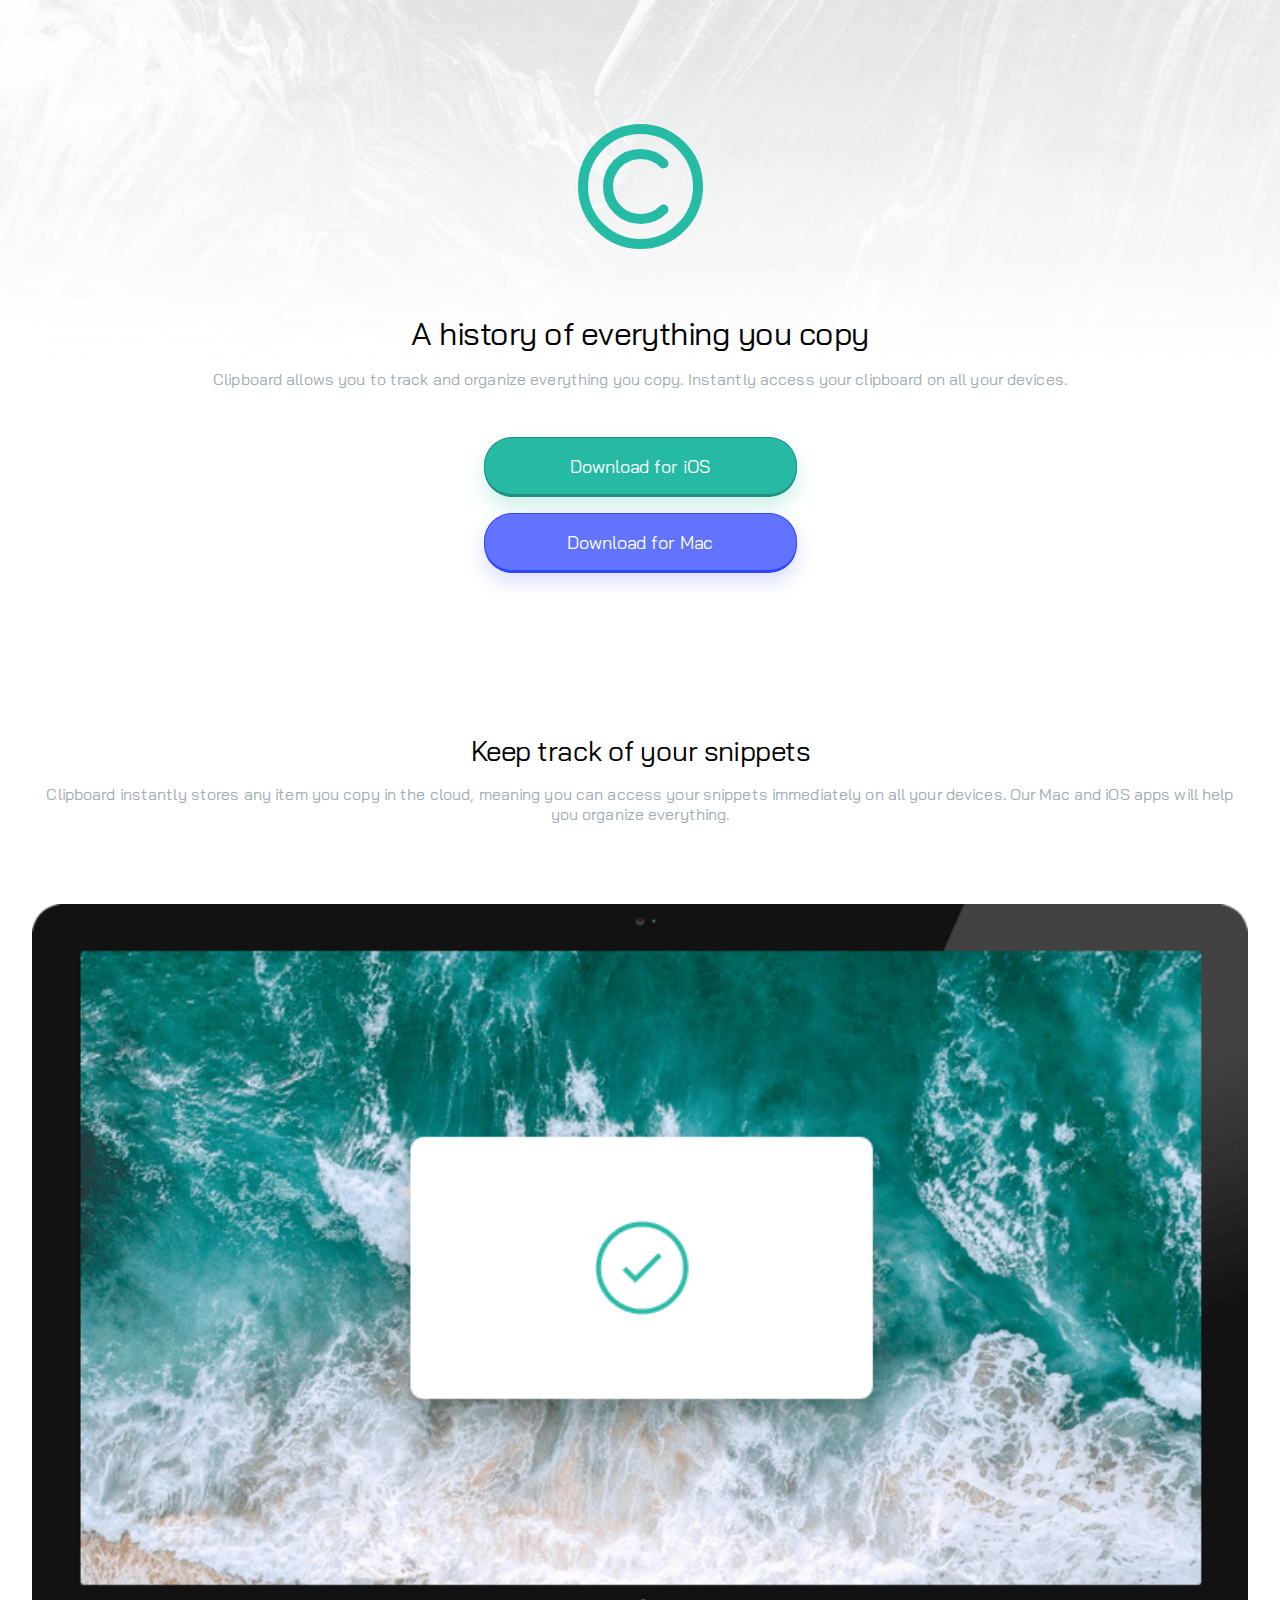
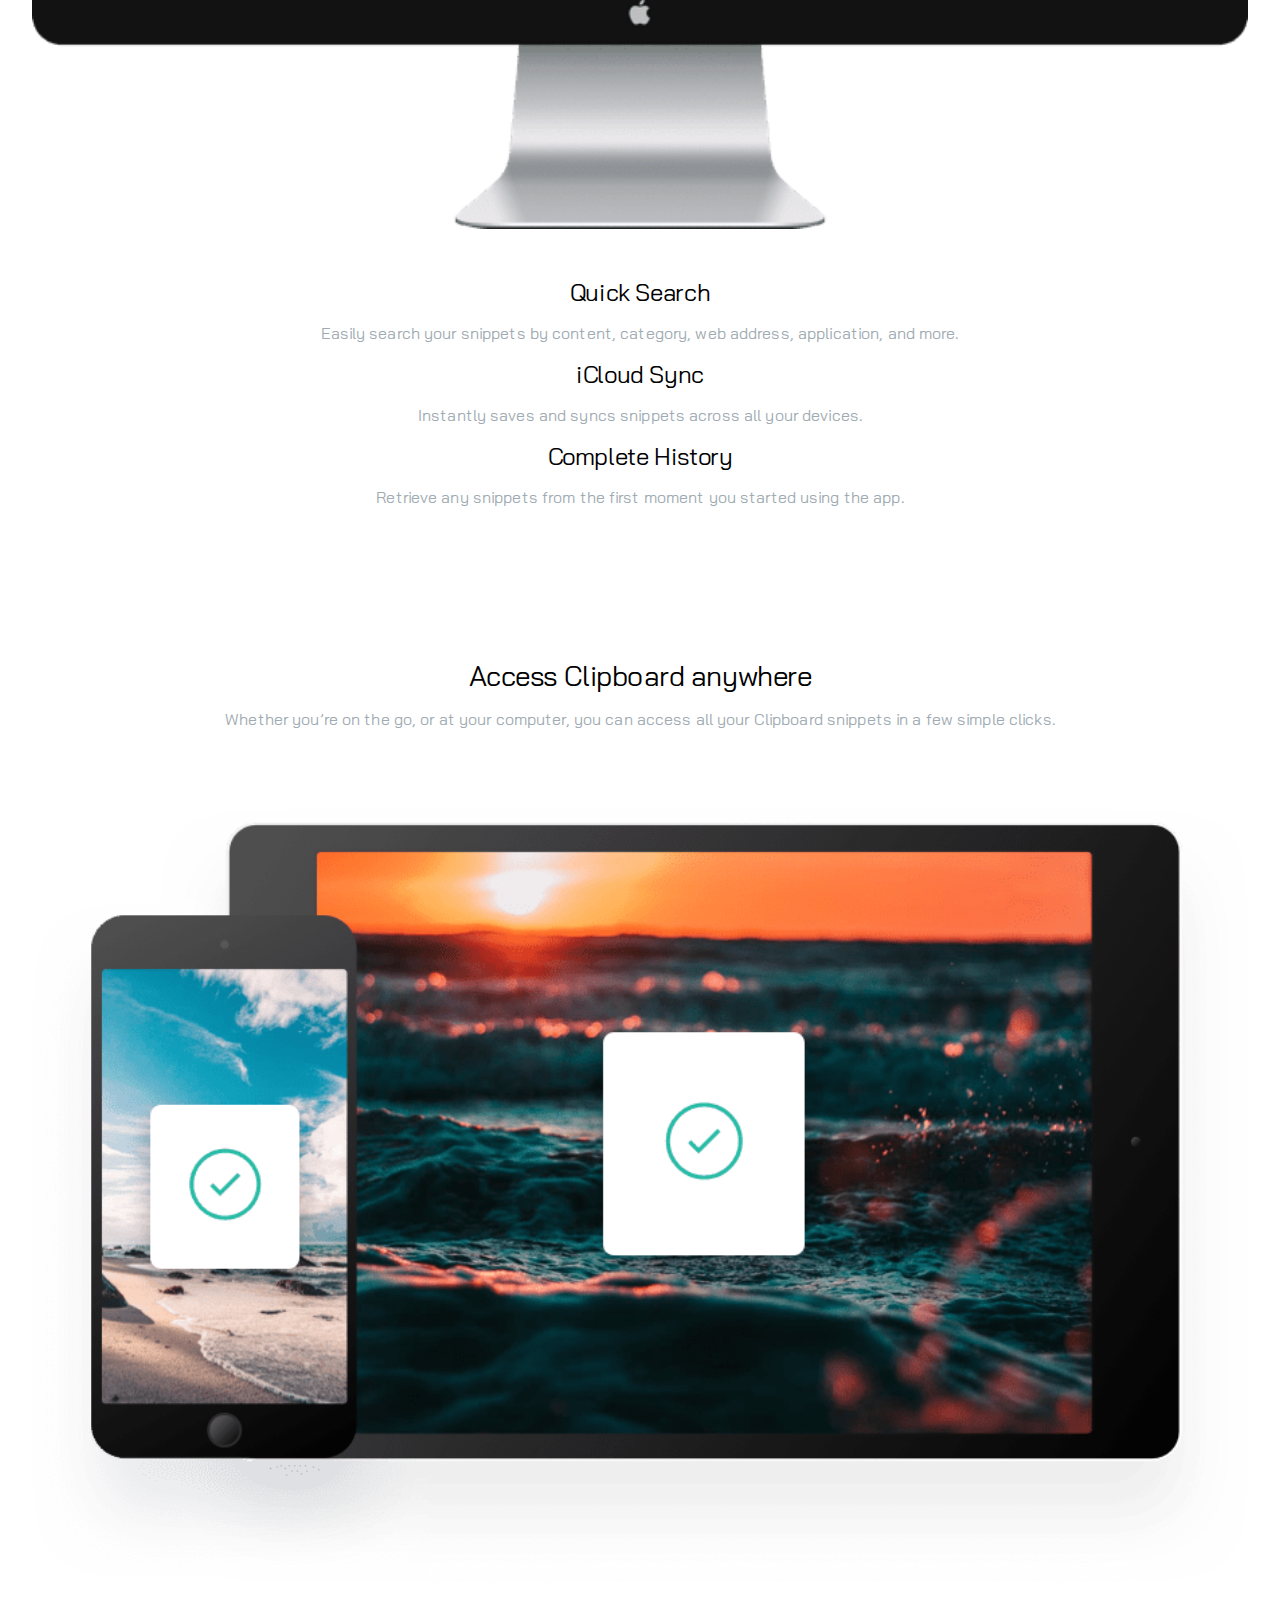
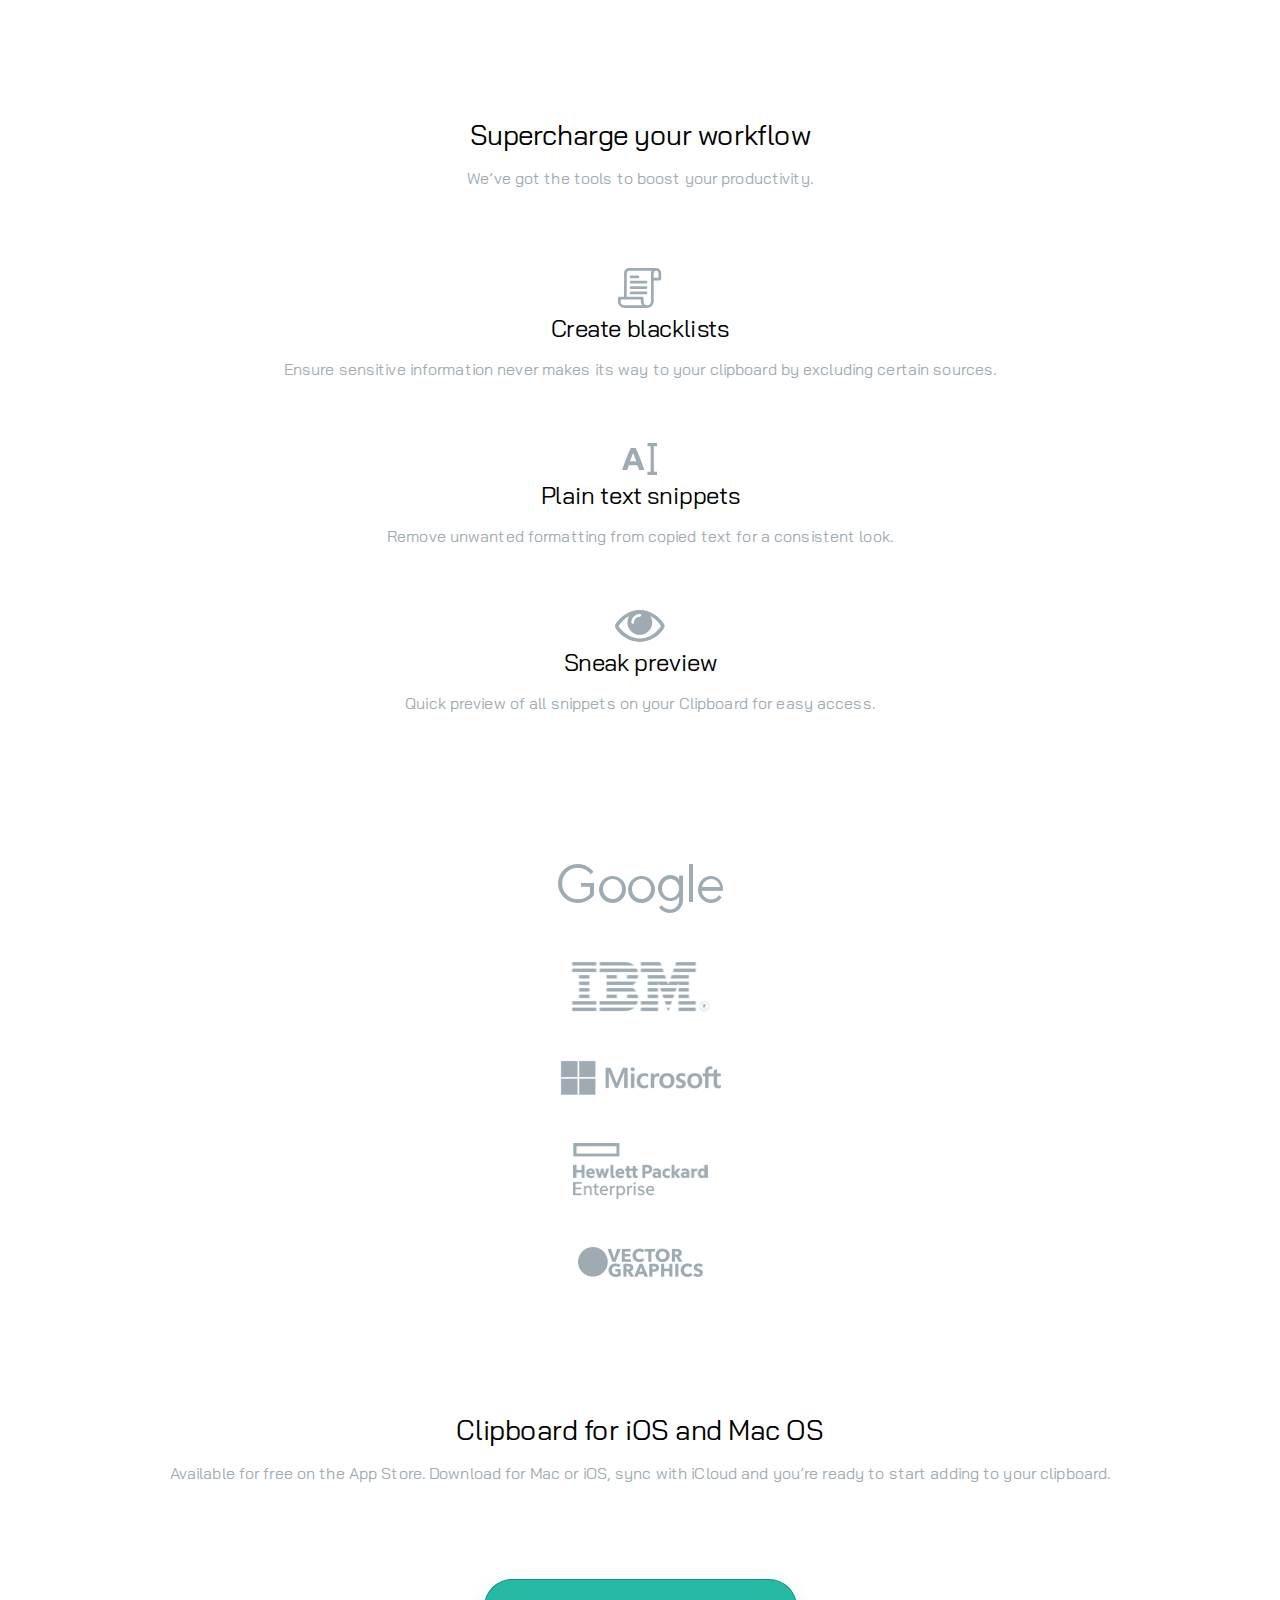
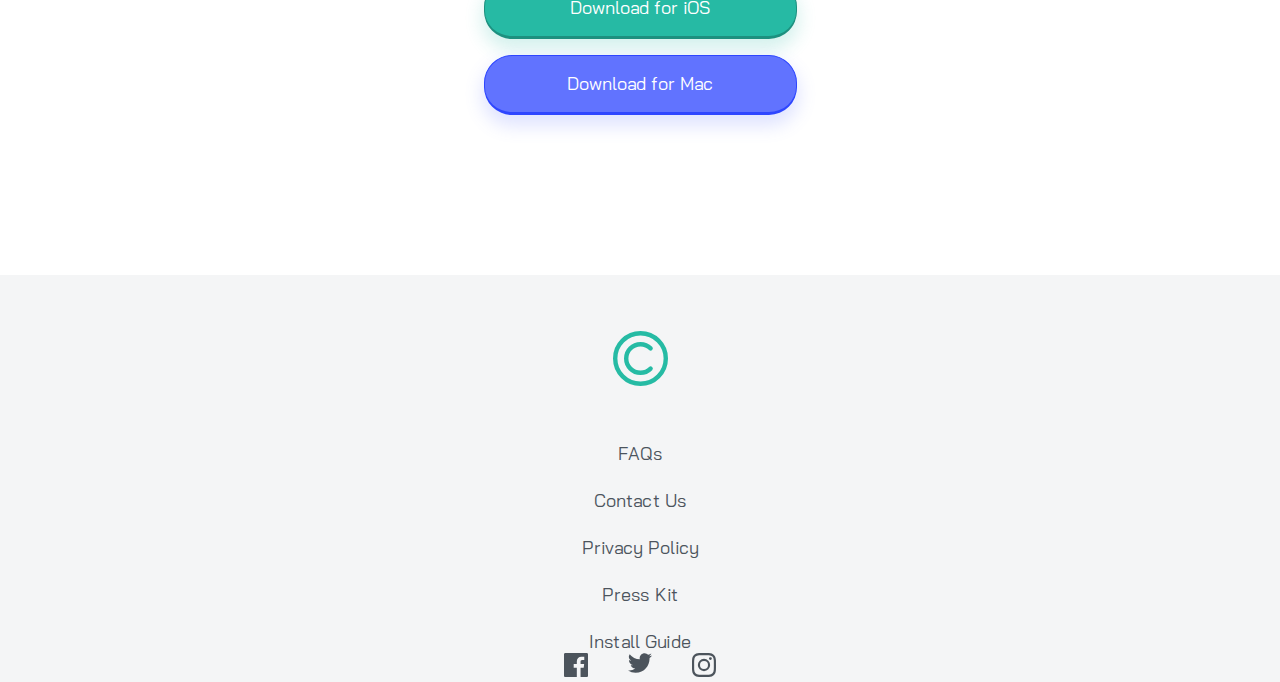
==== commit 15af46ba: "removed unneeded classes" ====
--- a/index.html
+++ b/index.html
@@ -50,9 +50,8 @@
             </p>
           </div>
         </section>
-        <section>
-          <img
-            class="computer-image"
+        <section class="flex-row">
+          <img
             src="images/image-computer.png"
             alt="computer image" />
           <div class="bullets">
@@ -96,7 +95,6 @@
         </section>
         <section>
           <img
-            class="devices-image"
             src="images/image-devices.png"
             alt="devices image" />
         </section>
@@ -109,13 +107,12 @@
             <p>We’ve got the tools to boost your productivity.</p>
           </div>
         </section>
-        <section>
-          <img
-            class="icon"
-            src="images/icon-blacklist.svg"
-            alt="blacklist icon" />
-
-          <div class="group">
+        <section class="workflow">
+          <div class="group">
+            <img
+              class="icon"
+              src="images/icon-blacklist.svg"
+              alt="blacklist icon" />
             <h3>Create blacklists</h3>
 
             <p>
@@ -123,22 +120,24 @@
               by excluding certain sources.
             </p>
           </div>
-          <img
-            class="icon"
-            src="images/icon-text.svg"
-            alt="text icon" />
-          <div class="group">
+
+          <div class="group">
+            <img
+              class="icon"
+              src="images/icon-text.svg"
+              alt="text icon" />
             <h3>Plain text snippets</h3>
 
             <p>
               Remove unwanted formatting from copied text for a consistent look.
             </p>
           </div>
-          <img
-            src="images/icon-preview.svg"
-            alt="preview icon"
-            class="icon" />
-          <div class="group">
+
+          <div class="group">
+            <img
+              src="images/icon-preview.svg"
+              alt="preview icon"
+              class="icon" />
             <h3>Sneak preview</h3>
 
             <p>
@@ -201,15 +200,36 @@
         <a href="#">Install Guide</a>
       </div>
       <div class="social">
-        <img
-          src="images/icon-facebook.svg"
-          alt="facbook icon link" />
-        <img
-          src="images/icon-twitter.svg"
-          alt="twitter icon link" />
-        <img
-          src="images/icon-instagram.svg"
-          alt="instagram icon link" />
+        <a href="#"
+          ><svg
+            width="24"
+            height="24"
+            xmlns="http://www.w3.org/2000/svg">
+            <path
+              d="M22.675 0H1.325C.593 0 0 .593 0 1.325v21.351C0 23.407.593 24 1.325 24H12.82v-9.294H9.692v-3.622h3.128V8.413c0-3.1 1.893-4.788 4.659-4.788 1.325 0 2.463.099 2.795.143v3.24l-1.918.001c-1.504 0-1.795.715-1.795 1.763v2.313h3.587l-.467 3.622h-3.12V24h6.116c.73 0 1.323-.593 1.323-1.325V1.325C24 .593 23.407 0 22.675 0z"
+              fill="#4C545C"
+              fill-rule="nonzero" /></svg
+        ></a>
+        <a href="#"
+          ><svg
+            width="24"
+            height="20"
+            xmlns="http://www.w3.org/2000/svg">
+            <path
+              d="M24 2.557a9.83 9.83 0 01-2.828.775A4.932 4.932 0 0023.337.608a9.864 9.864 0 01-3.127 1.195A4.916 4.916 0 0016.616.248c-3.179 0-5.515 2.966-4.797 6.045A13.978 13.978 0 011.671 1.149a4.93 4.93 0 001.523 6.574 4.903 4.903 0 01-2.229-.616c-.054 2.281 1.581 4.415 3.949 4.89a4.935 4.935 0 01-2.224.084 4.928 4.928 0 004.6 3.419A9.9 9.9 0 010 17.54a13.94 13.94 0 007.548 2.212c9.142 0 14.307-7.721 13.995-14.646A10.025 10.025 0 0024 2.557z"
+              fill="#4C545C"
+              fill-rule="nonzero" /></svg
+        ></a>
+        <a href="#"
+          ><svg
+            width="24"
+            height="24"
+            xmlns="http://www.w3.org/2000/svg">
+            <path
+              d="M12 2.163c3.204 0 3.584.012 4.85.07 3.252.148 4.771 1.691 4.919 4.919.058 1.265.069 1.645.069 4.849 0 3.205-.012 3.584-.069 4.849-.149 3.225-1.664 4.771-4.919 4.919-1.266.058-1.644.07-4.85.07-3.204 0-3.584-.012-4.849-.07-3.26-.149-4.771-1.699-4.919-4.92-.058-1.265-.07-1.644-.07-4.849 0-3.204.013-3.583.07-4.849.149-3.227 1.664-4.771 4.919-4.919 1.266-.057 1.645-.069 4.849-.069zM12 0C8.741 0 8.333.014 7.053.072 2.695.272.273 2.69.073 7.052.014 8.333 0 8.741 0 12c0 3.259.014 3.668.072 4.948.2 4.358 2.618 6.78 6.98 6.98C8.333 23.986 8.741 24 12 24c3.259 0 3.668-.014 4.948-.072 4.354-.2 6.782-2.618 6.979-6.98.059-1.28.073-1.689.073-4.948 0-3.259-.014-3.667-.072-4.947-.196-4.354-2.617-6.78-6.979-6.98C15.668.014 15.259 0 12 0zm0 5.838a6.162 6.162 0 100 12.324 6.162 6.162 0 000-12.324zM12 16a4 4 0 110-8 4 4 0 010 8zm6.406-11.845a1.44 1.44 0 100 2.881 1.44 1.44 0 000-2.881z"
+              fill="#4C545C"
+              fill-rule="nonzero" /></svg
+        ></a>
       </div>
     </footer>
   </body>
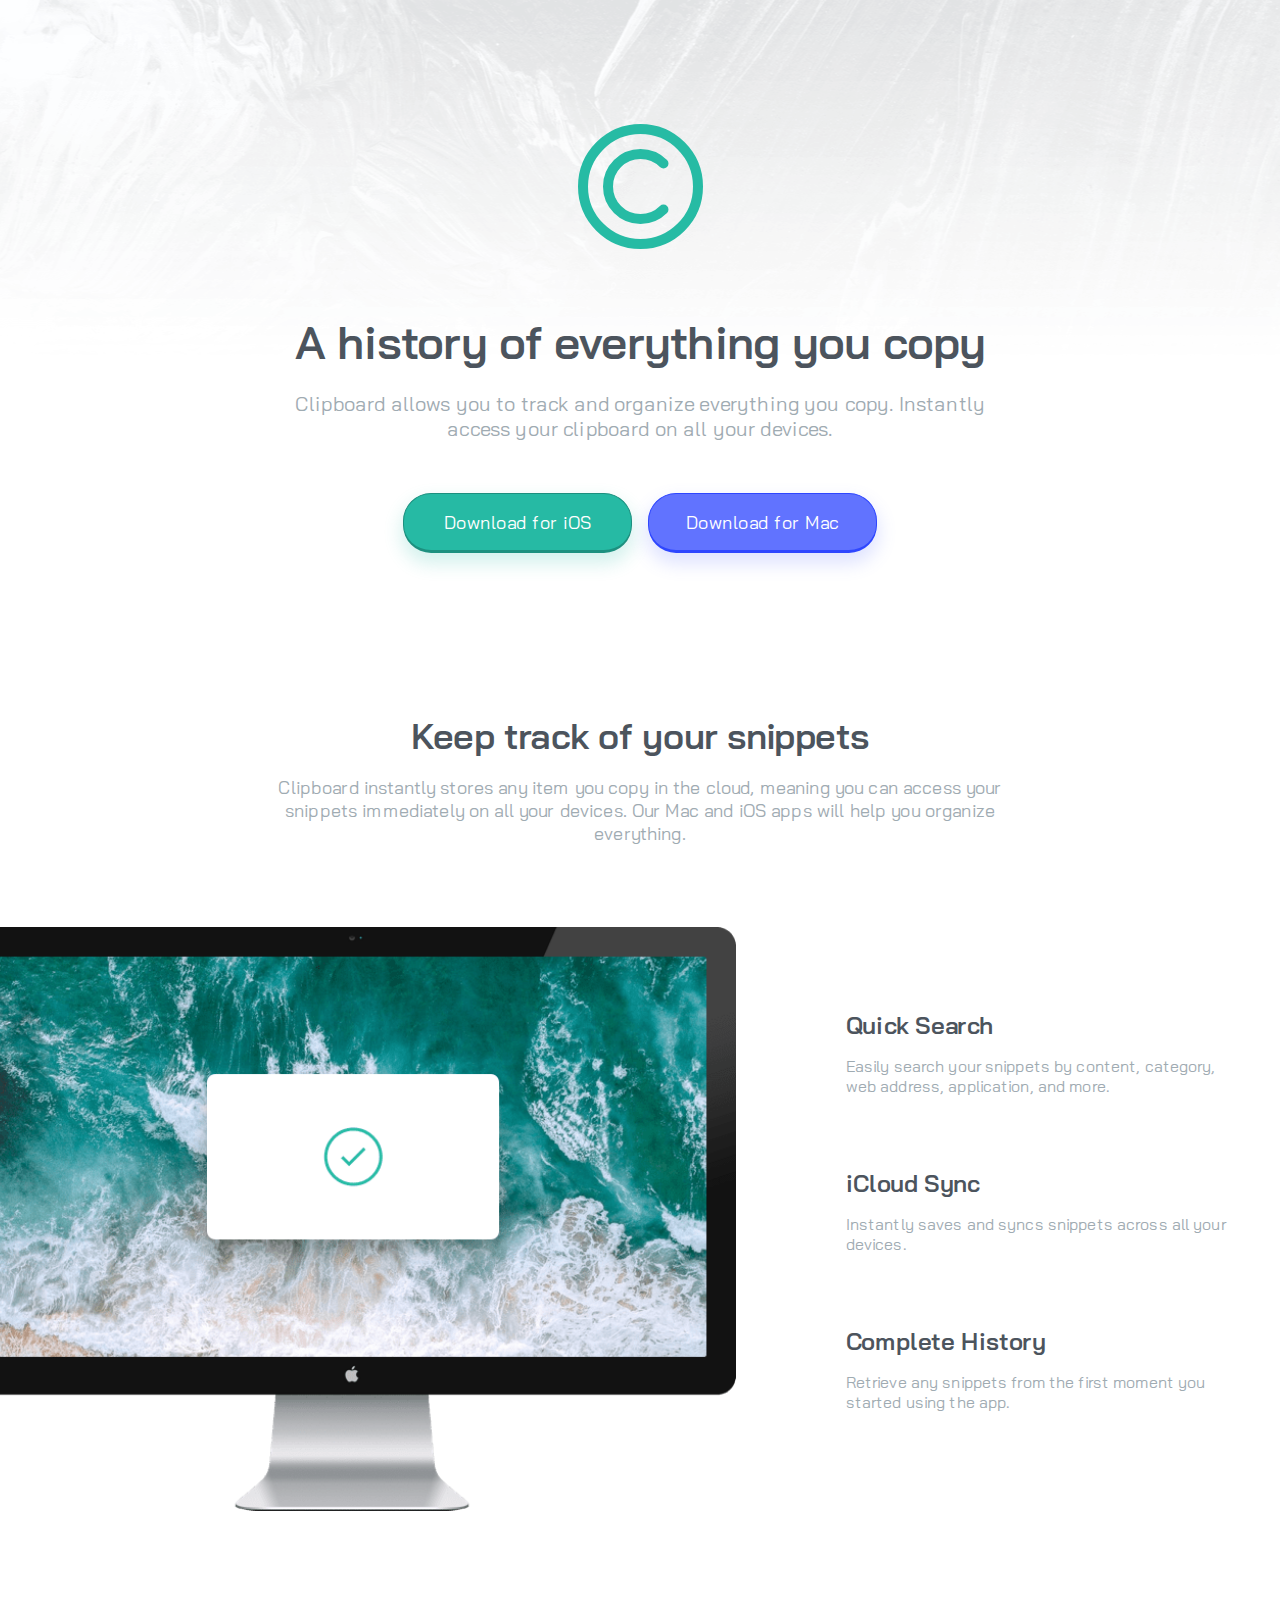
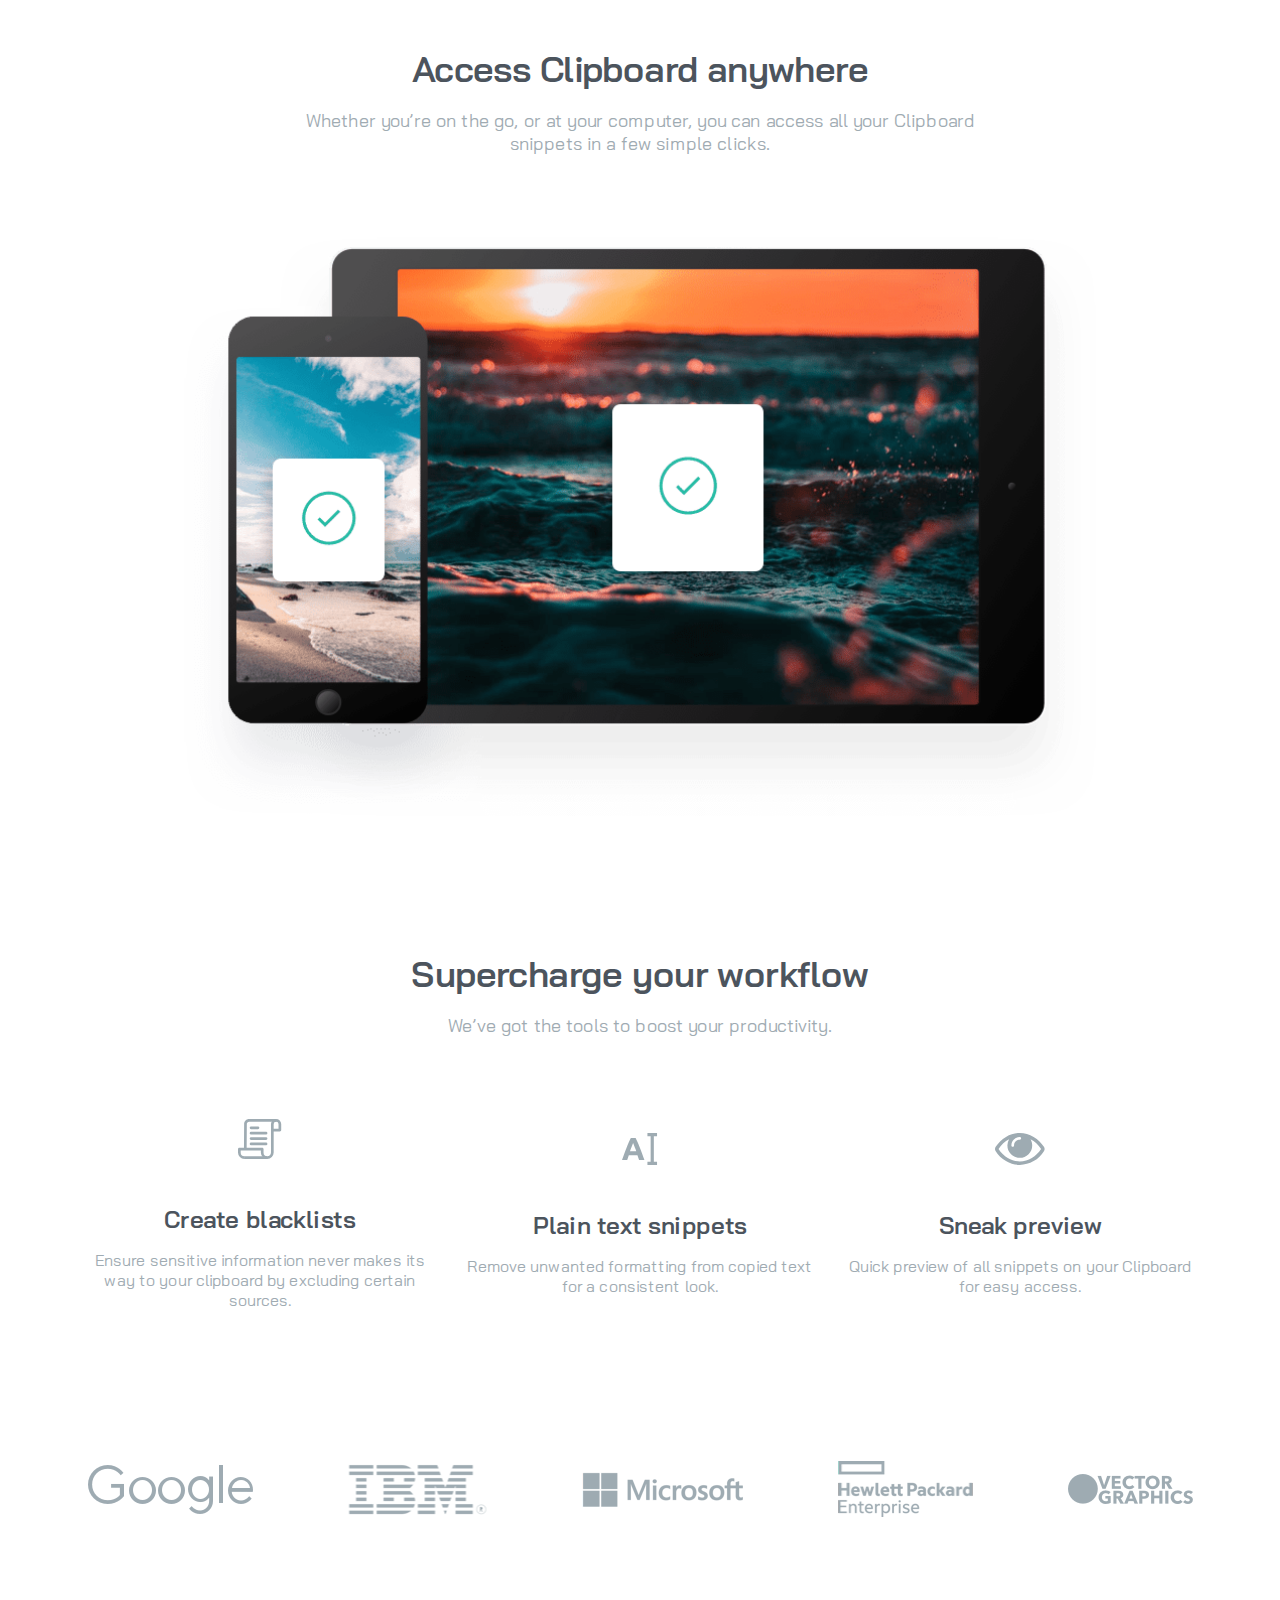
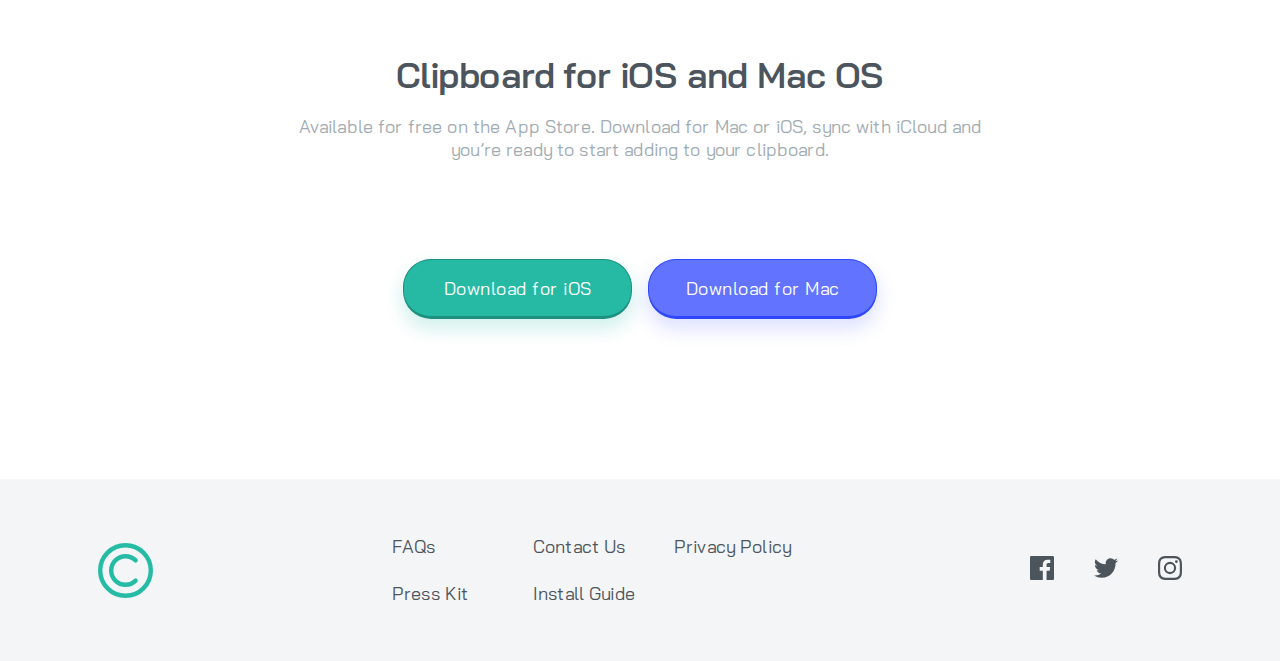
==== commit 4b757968: "accessibility fixes" ====
--- a/index.html
+++ b/index.html
@@ -23,7 +23,7 @@
       <img
         class="logo"
         src="images/logo.svg"
-        alt="logo" />
+        alt="Clipboard" />
       <h1>A history of everything you copy</h1>
 
       <p>
@@ -51,9 +51,7 @@
           </div>
         </section>
         <section class="flex-row">
-          <img
-            src="images/image-computer.png"
-            alt="computer image" />
+          <img src="images/image-computer.png" />
           <div class="bullets">
             <div class="group">
               <h3>Quick Search</h3>
@@ -94,9 +92,7 @@
           </div>
         </section>
         <section>
-          <img
-            src="images/image-devices.png"
-            alt="devices image" />
+          <img src="images/image-devices.png" />
         </section>
       </article>
       <article>
@@ -111,8 +107,7 @@
           <div class="group">
             <img
               class="icon"
-              src="images/icon-blacklist.svg"
-              alt="blacklist icon" />
+              src="images/icon-blacklist.svg" />
             <h3>Create blacklists</h3>
 
             <p>
@@ -124,8 +119,7 @@
           <div class="group">
             <img
               class="icon"
-              src="images/icon-text.svg"
-              alt="text icon" />
+              src="images/icon-text.svg" />
             <h3>Plain text snippets</h3>
 
             <p>
@@ -136,7 +130,6 @@
           <div class="group">
             <img
               src="images/icon-preview.svg"
-              alt="preview icon"
               class="icon" />
             <h3>Sneak preview</h3>
 
@@ -150,23 +143,23 @@
         <section class="logos">
           <img
             src="images/logo-google.png"
-            alt="google logo"
+            alt="google"
             class="company" />
           <img
             src="images/logo-ibm.png"
-            alt="ibm logo"
+            alt="ibm"
             class="company" />
           <img
             src="images/logo-microsoft.png"
-            alt="microsoft logo"
+            alt="microsoft"
             class="company" />
           <img
             src="images/logo-hp.png"
-            alt="hp logo"
+            alt="hp"
             class="company" />
           <img
             src="images/logo-vector-graphics.png"
-            alt="vector graphics logo"
+            alt="vector graphics"
             class="company" />
         </section>
       </aside>
@@ -193,14 +186,37 @@
         src="images/logo.svg"
         alt="logo small" />
       <div class="links">
-        <a href="#">FAQs</a>
-        <a href="#">Contact Us</a>
-        <a href="#">Privacy Policy</a>
-        <a href="#">Press Kit</a>
-        <a href="#">Install Guide</a>
+        <a
+          href="#"
+          aria-label="Clipboard FAQ"
+          >FAQs</a
+        >
+        <a
+          href="#"
+          aria-label="Contact Link"
+          >Contact Us</a
+        >
+        <a
+          href="#"
+          aria-label="Our Privacy Policy"
+          >Privacy Policy</a
+        >
+        <a
+          href="#"
+          aria-label="Clipboar's Press Kit"
+          >Press Kit</a
+        >
+        <a
+          href="#"
+          aria-label="Installation Guide"
+          >Install Guide</a
+        >
       </div>
       <div class="social">
-        <a href="#"
+        <a
+          href="#"
+          aria-label="facebook link"
+          aria-hidden="true"
           ><svg
             width="24"
             height="24"
@@ -210,7 +226,10 @@
               fill="#4C545C"
               fill-rule="nonzero" /></svg
         ></a>
-        <a href="#"
+        <a
+          href="#"
+          aria-label="twitter link"
+          aria-hidden="true"
           ><svg
             width="24"
             height="20"
@@ -220,7 +239,10 @@
               fill="#4C545C"
               fill-rule="nonzero" /></svg
         ></a>
-        <a href="#"
+        <a
+          href="#"
+          aria-label="instagram link"
+          aria-hidden="true"
           ><svg
             width="24"
             height="24"
--- a/styles/styles.css
+++ b/styles/styles.css
@@ -6,9 +6,9 @@
 body {
   font-family: "Bai Jamjuree", sans-serif;
   color: hsl(201, 11%, 66%);
-  font-size: 18px;
+  font-size: 1.125rem;
   font-weight: 400;
-  background-image: url("/images/bg-header-mobile.png");
+  background-image: url("../images/bg-header-mobile.png");
   background-position: top;
   background-repeat: no-repeat;
   display: flex;
@@ -20,41 +20,55 @@
 }
 @media only screen and (min-width: 380px) {
   body {
-    background-image: url("/images/bg-header-desktop.png");
+    background-image: url("../images/bg-header-desktop.png");
   }
 }
 
 p {
-  font-size: 16px;
+  font-size: 1rem;
   letter-spacing: 0.12px;
+  max-width: 730px;
 }
 
 h1,
 h2,
 h3 {
-  color: black;
-  font-weight: 400;
+  color: hsl(210, 10%, 33%);
+  font-weight: 600;
   margin: 0;
 }
 
 h1 {
-  font-size: 32px;
+  font-size: 2rem;
   letter-spacing: -0.52px;
 }
+@media only screen and (min-width: 380px) {
+  h1 {
+    font-size: 2.875rem;
+    letter-spacing: -0.75px;
+  }
+}
 
 h2 {
-  font-size: 28px;
+  font-size: 1.75rem;
   letter-spacing: -0.46px;
 }
+@media only screen and (min-width: 380px) {
+  h2 {
+    font-size: 36px;
+    letter-spacing: -0.59px;
+  }
+}
 
 h3 {
-  font-size: 24px;
+  font-size: 1.5rem;
   letter-spacing: -0.39px;
 }
 
 header,
 main {
   margin-inline: 32px;
+  max-width: 1440px;
 }
 
 header {
@@ -68,6 +82,12 @@
   width: 125px;
   align-self: center;
 }
+@media only screen and (min-width: 380px) {
+  header p {
+    font-size: 1.25rem;
+    letter-spacing: 0.15px;
+  }
+}
 
 footer {
   width: 100%;
@@ -76,28 +96,52 @@
   display: flex;
   flex-direction: column;
   align-items: center;
+  gap: 44px;
+  padding-block: 56px;
+}
+@media only screen and (min-width: 380px) {
+  footer {
+    flex-direction: row;
+    justify-content: space-around;
+  }
 }
 footer img {
   width: 55px;
-  margin-block: 56px;
 }
 footer .social {
   display: flex;
   gap: 40px;
+  align-items: center;
 }
 footer .social img {
-  width: 24px;
+  width: -moz-min-content;
+  width: min-content;
 }
 footer .links {
   display: flex;
   flex-direction: column;
   gap: 24px;
 }
-footer .links a {
+@media only screen and (min-width: 380px) {
+  footer .links {
+    display: grid;
+    grid-template-columns: repeat(3, 1fr);
+    text-align: left;
+  }
+}
+
+a {
   text-decoration: none;
   color: hsl(210, 10%, 33%);
   letter-spacing: 0.14px;
 }
+a:hover {
+  text-decoration: underline;
+  color: hsl(171, 66%, 44%);
+}
+a:hover svg path {
+  fill: hsl(171, 66%, 44%);
+}
 
 article {
   display: flex;
@@ -119,14 +163,57 @@
   flex-direction: column;
   gap: 48px;
   align-items: center;
+}
+@media only screen and (min-width: 380px) {
+  section h2 + p {
+    font-size: 1.125rem;
+    letter-spacing: 0.14px;
+  }
+  section img {
+    max-width: 75%;
+  }
+  section.workflow {
+    flex-direction: row;
+    justify-content: center;
+    gap: 30px;
+  }
+  section.workflow .group {
+    max-width: 350px;
+  }
+  section.flex-row {
+    flex-direction: row;
+    gap: 110px;
+    text-align: left;
+    font-size: 1rem;
+    letter-spacing: 0.12px;
+  }
+  section.flex-row img {
+    margin-left: -64px;
+    width: 100%;
+  }
+  section.flex-row .bullets {
+    display: flex;
+    flex-direction: column;
+    gap: 56px;
+  }
+}
+section .icon {
+  margin-bottom: 40px;
 }
 section .icon,
 section .company {
   width: -moz-min-content;
   width: min-content;
 }
-section .logos {
+section.logos {
   gap: 56px;
+}
+@media only screen and (min-width: 380px) {
+  section.logos {
+    flex-direction: row;
+    gap: 95px;
+    justify-content: center;
+  }
 }
 
 .buttons {
@@ -134,6 +221,11 @@
   display: flex;
   flex-direction: column;
   gap: 16px;
+}
+@media only screen and (min-width: 380px) {
+  .buttons {
+    flex-direction: row;
+  }
 }
 
 button {
@@ -142,8 +234,14 @@
   height: 56px;
   color: white;
   font-weight: 400;
+  letter-spacing: 0.5px;
   border-radius: 28px;
   margin: 0;
+}
+@media only screen and (min-width: 380px) {
+  button {
+    width: 227px;
+  }
 }
 button.primary {
   transition: background-color 250ms linear;
@@ -166,4 +264,4 @@
 button.secondary:hover {
   background-color: #7585ff;
   cursor: pointer;
-}/*# sourceMappingURL=styles2.css.map */+}/*# sourceMappingURL=styles.css.map */